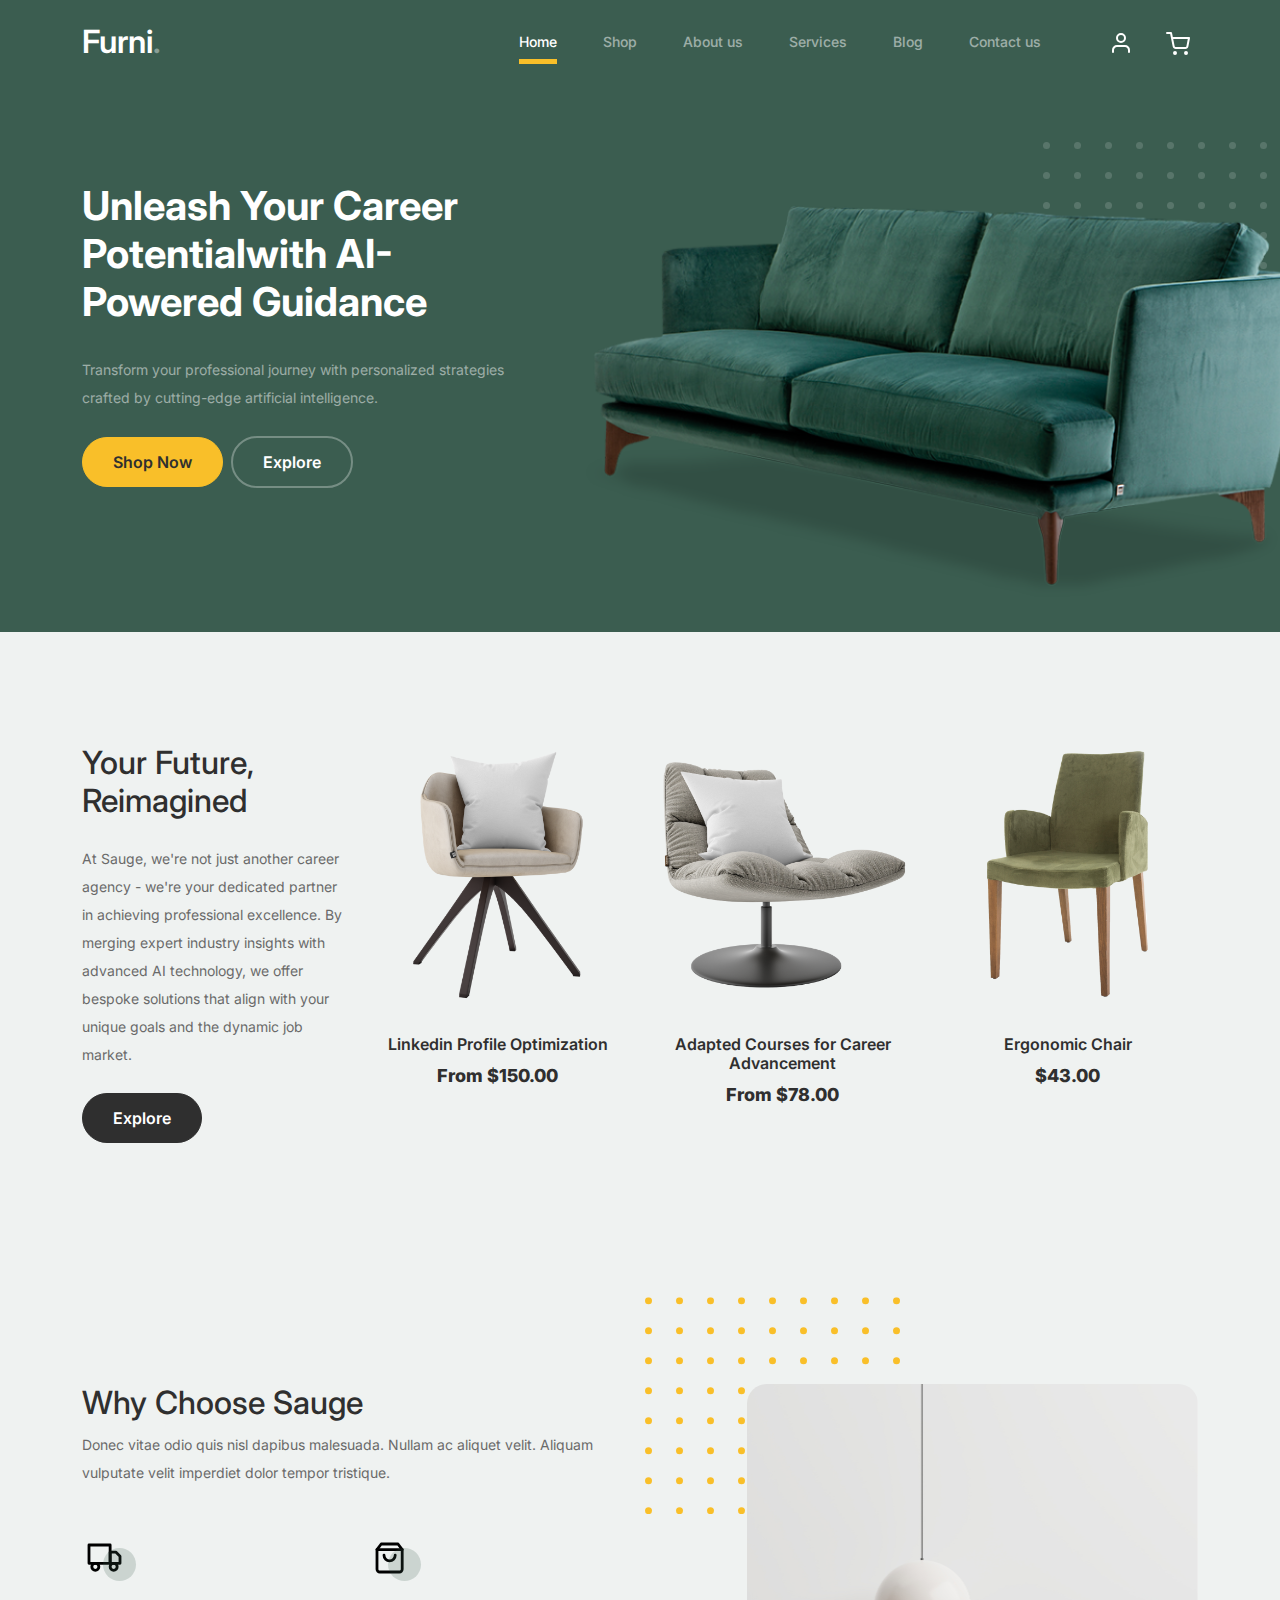
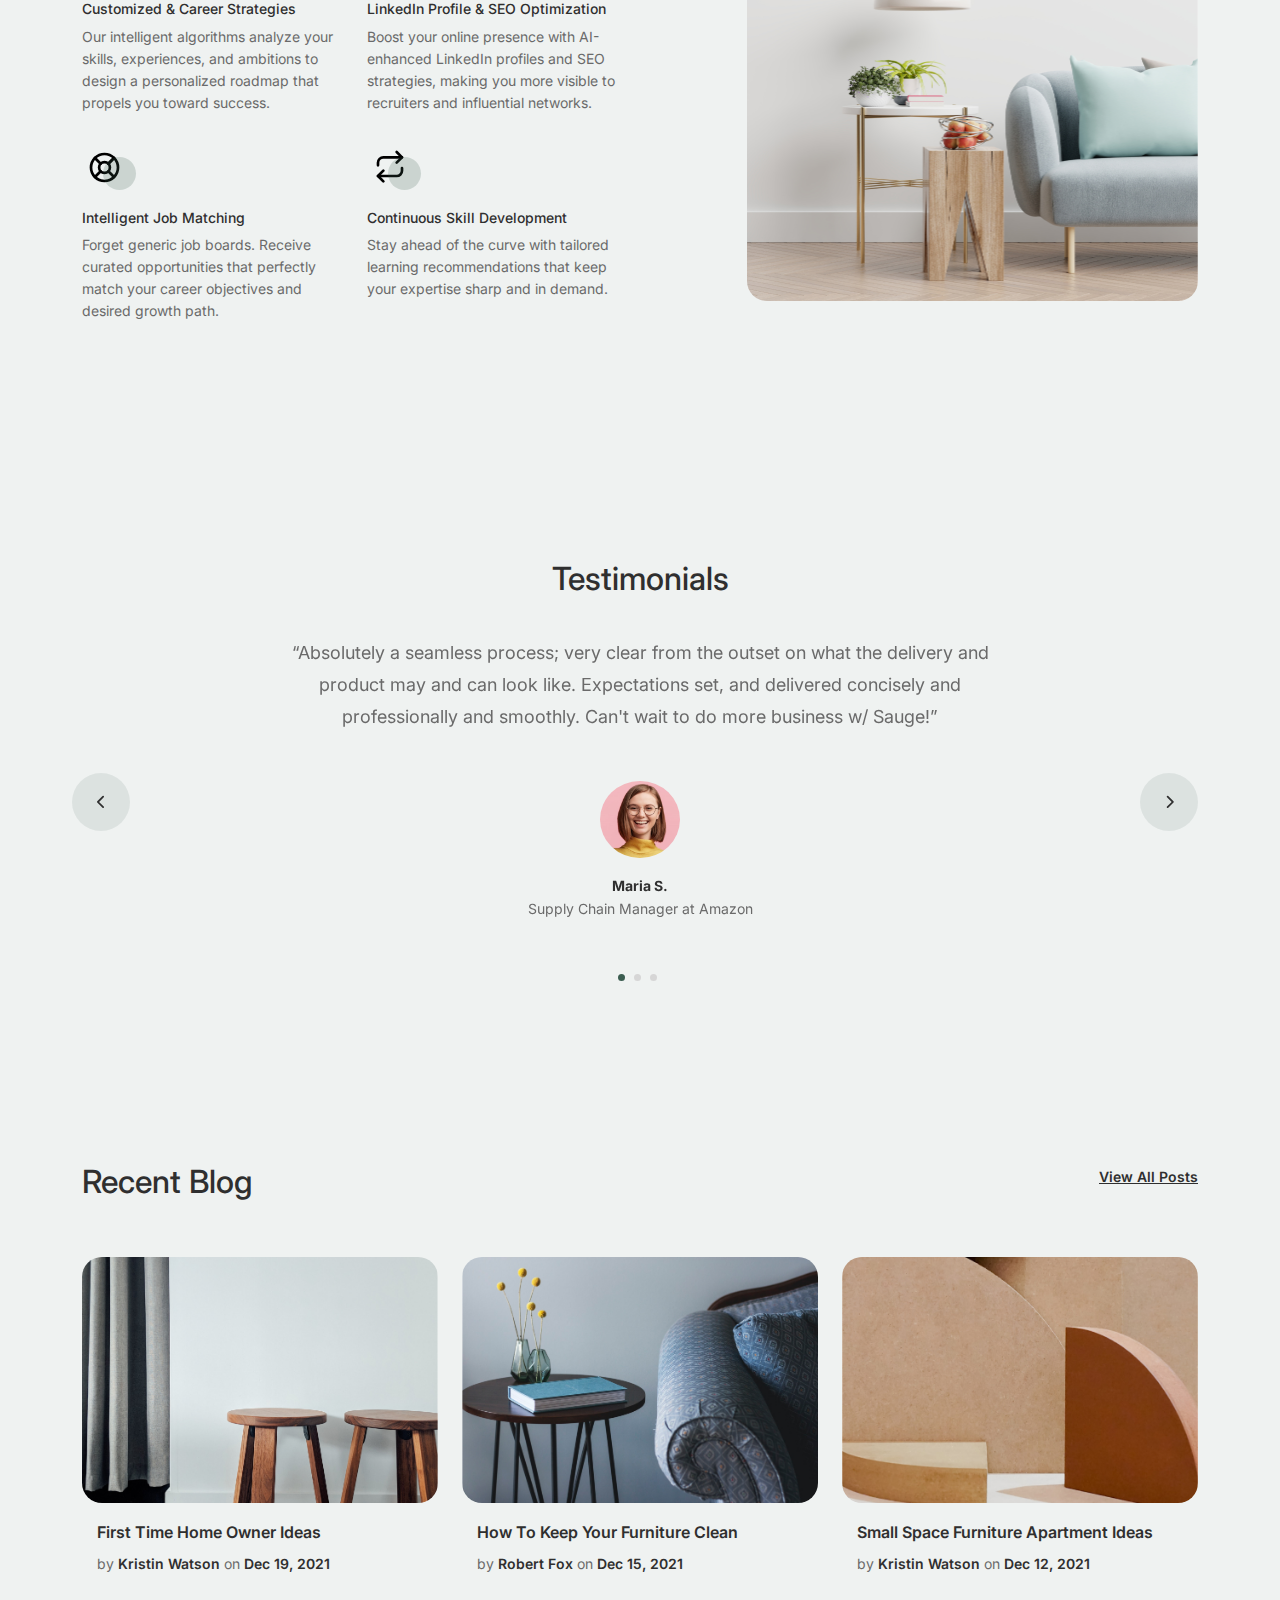
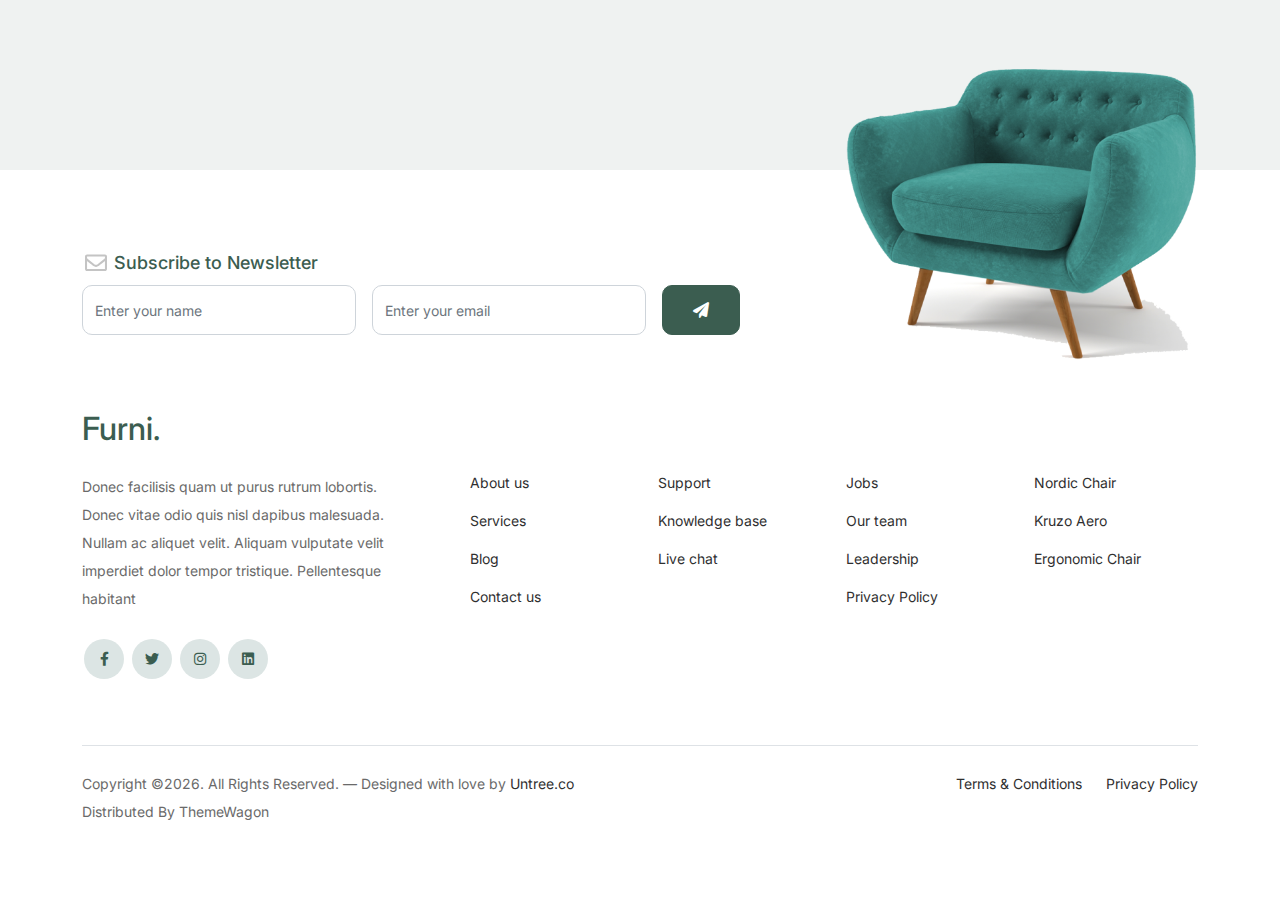
==== index.html @ 05dc1e2d "first cusomization main page" ====
<!-- /*
* Bootstrap 5
* Template Name: Furni
* Template Author: Untree.co
* Template URI: https://untree.co/
* License: https://creativecommons.org/licenses/by/3.0/
*/ -->
<!doctype html>
<html lang="en">
<head>
  <meta charset="utf-8">
  <meta name="viewport" content="width=device-width, initial-scale=1, shrink-to-fit=no">
  <meta name="author" content="Untree.co">
  <link rel="shortcut icon" href="favicon.png">

  <meta name="description" content="" />
  <meta name="keywords" content="bootstrap, bootstrap4" />

		<!-- Bootstrap CSS -->
		<link href="css/bootstrap.min.css" rel="stylesheet">
		<link href="https://cdnjs.cloudflare.com/ajax/libs/font-awesome/6.0.0-beta3/css/all.min.css" rel="stylesheet">
		<link href="css/tiny-slider.css" rel="stylesheet">
		<link href="css/style.css" rel="stylesheet">
		<title>Furni Free Bootstrap 5 Template for Furniture and Interior Design Websites by Untree.co </title>
	</head>

	<body>

		<!-- Start Header/Navigation -->
		<nav class="custom-navbar navbar navbar navbar-expand-md navbar-dark bg-dark" arial-label="Furni navigation bar">

			<div class="container">
				<a class="navbar-brand" href="index.html">Furni<span>.</span></a>

				<button class="navbar-toggler" type="button" data-bs-toggle="collapse" data-bs-target="#navbarsFurni" aria-controls="navbarsFurni" aria-expanded="false" aria-label="Toggle navigation">
					<span class="navbar-toggler-icon"></span>
				</button>

				<div class="collapse navbar-collapse" id="navbarsFurni">
					<ul class="custom-navbar-nav navbar-nav ms-auto mb-2 mb-md-0">
						<li class="nav-item active">
							<a class="nav-link" href="index.html">Home</a>
						</li>
						<li><a class="nav-link" href="shop.html">Shop</a></li>
						<li><a class="nav-link" href="about.html">About us</a></li>
						<li><a class="nav-link" href="services.html">Services</a></li>
						<li><a class="nav-link" href="blog.html">Blog</a></li>
						<li><a class="nav-link" href="contact.html">Contact us</a></li>
					</ul>

					<ul class="custom-navbar-cta navbar-nav mb-2 mb-md-0 ms-5">
						<li><a class="nav-link" href="#"><img src="images/user.svg"></a></li>
						<li><a class="nav-link" href="cart.html"><img src="images/cart.svg"></a></li>
					</ul>
				</div>
			</div>

		</nav>
		<!-- End Header/Navigation -->

		<!-- Start Hero Section -->
			<div class="hero">
				<div class="container">
					<div class="row justify-content-between">
						<div class="col-lg-5">
							<div class="intro-excerpt">
								<h1>Unleash Your Career Potential<span clsas="d-block">with AI-Powered Guidance</span></h1>
								<p class="mb-4">Transform your professional journey with personalized strategies crafted by cutting-edge artificial intelligence.</p>
								<p><a href="" class="btn btn-secondary me-2">Shop Now</a><a href="#" class="btn btn-white-outline">Explore</a></p>
							</div>
						</div>
						<div class="col-lg-7">
							<div class="hero-img-wrap">
								<img src="images/couch.png" class="img-fluid">
							</div>
						</div>
					</div>
				</div>
			</div>
		<!-- End Hero Section -->

		<!-- Start Product Section -->
		<div class="product-section">
			<div class="container">
				<div class="row">

					<!-- Start Column 1 -->
					<div class="col-md-12 col-lg-3 mb-5 mb-lg-0">
						<h2 class="mb-4 section-title">Your Future, Reimagined</h2>
						<p class="mb-4">At Sauge, we're not just another career agency - we're your dedicated partner in achieving professional excellence. By merging expert industry insights with advanced AI technology, we offer bespoke solutions that align with your unique goals and the dynamic job market.</p>
						<p><a href="shop.html" class="btn">Explore</a></p>
					</div>
					<!-- End Column 1 -->

					<!-- Start Column 2 -->
					<div class="col-12 col-md-4 col-lg-3 mb-5 mb-md-0">
						<a class="product-item" href="cart.html">
							<img src="images/product-1.png" class="img-fluid product-thumbnail">
							<h3 class="product-title">Linkedin Profile Optimization</h3>
							<strong class="product-price"> From $150.00</strong>

							<span class="icon-cross">
								<img src="images/cross.svg" class="img-fluid">
							</span>
						</a>
					</div>
					<!-- End Column 2 -->

					<!-- Start Column 3 -->
					<div class="col-12 col-md-4 col-lg-3 mb-5 mb-md-0">
						<a class="product-item" href="cart.html">
							<img src="images/product-2.png" class="img-fluid product-thumbnail">
							<h3 class="product-title">Adapted Courses for Career Advancement</h3>
							<strong class="product-price">From $78.00</strong>

							<span class="icon-cross">
								<img src="images/cross.svg" class="img-fluid">
							</span>
						</a>
					</div>
					<!-- End Column 3 -->

					<!-- Start Column 4 -->
					<div class="col-12 col-md-4 col-lg-3 mb-5 mb-md-0">
						<a class="product-item" href="cart.html">
							<img src="images/product-3.png" class="img-fluid product-thumbnail">
							<h3 class="product-title">Ergonomic Chair</h3>
							<strong class="product-price">$43.00</strong>

							<span class="icon-cross">
								<img src="images/cross.svg" class="img-fluid">
							</span>
						</a>
					</div>
					<!-- End Column 4 -->

				</div>
			</div>
		</div>
		<!-- End Product Section -->

		<!-- Start Why Choose Us Section -->
		<div class="why-choose-section">
			<div class="container">
				<div class="row justify-content-between">
					<div class="col-lg-6">
						<h2 class="section-title">Why Choose Sauge</h2>
						<p>Donec vitae odio quis nisl dapibus malesuada. Nullam ac aliquet velit. Aliquam vulputate velit imperdiet dolor tempor tristique.</p>

						<div class="row my-5">
							<div class="col-6 col-md-6">
								<div class="feature">
									<div class="icon">
										<img src="images/truck.svg" alt="Image" class="imf-fluid">
									</div>
									<h3>Customized &amp; Career Strategies</h3>
									<p>Our intelligent algorithms analyze your skills, experiences, and ambitions to design a personalized roadmap that propels you toward success.</p>
								</div>
							</div>

							<div class="col-6 col-md-6">
								<div class="feature">
									<div class="icon">
										<img src="images/bag.svg" alt="Image" class="imf-fluid">
									</div>
									<h3>LinkedIn Profile & SEO Optimization</h3>
									<p>Boost your online presence with AI-enhanced LinkedIn profiles and SEO strategies, making you more visible to recruiters and influential networks.</p>
								</div>
							</div>

							<div class="col-6 col-md-6">
								<div class="feature">
									<div class="icon">
										<img src="images/support.svg" alt="Image" class="imf-fluid">
									</div>
									<h3>Intelligent Job Matching</h3>
									<p>Forget generic job boards. Receive curated opportunities that perfectly match your career objectives and desired growth path.</p>
								</div>
							</div>

							<div class="col-6 col-md-6">
								<div class="feature">
									<div class="icon">
										<img src="images/return.svg" alt="Image" class="imf-fluid">
									</div>
									<h3>Continuous Skill Development</h3>
									<p>Stay ahead of the curve with tailored learning recommendations that keep your expertise sharp and in demand.</p>
								</div>
							</div>

						</div>
					</div>

					<div class="col-lg-5">
						<div class="img-wrap">
							<img src="images/why-choose-us-img.jpg" alt="Image" class="img-fluid">
						</div>
					</div>

				</div>
			</div>
		</div>
		<!-- End Why Choose Us Section -->

		<!-- Start Testimonial Slider -->
		<div class="testimonial-section">
			<div class="container">
				<div class="row">
					<div class="col-lg-7 mx-auto text-center">
						<h2 class="section-title">Testimonials</h2>
					</div>
				</div>

				<div class="row justify-content-center">
					<div class="col-lg-12">
						<div class="testimonial-slider-wrap text-center">

							<div id="testimonial-nav">
								<span class="prev" data-controls="prev"><span class="fa fa-chevron-left"></span></span>
								<span class="next" data-controls="next"><span class="fa fa-chevron-right"></span></span>
							</div>

							<div class="testimonial-slider">

								<div class="item">
									<div class="row justify-content-center">
										<div class="col-lg-8 mx-auto">

											<div class="testimonial-block text-center">
												<blockquote class="mb-5">
													<p>&ldquo;Absolutely a seamless process; very clear from the outset on what the delivery and product may and can look like. Expectations set, and delivered concisely and professionally and smoothly. Can't wait to do more business w/ Sauge!&rdquo;</p>
												</blockquote>

												<div class="author-info">
													<div class="author-pic">
														<img src="images/person-1.png" alt="Maria Jones" class="img-fluid">
													</div>
													<h3 class="font-weight-bold">Maria S.</h3>
													<span class="position d-block mb-3">Supply Chain Manager at Amazon</span>
												</div>
											</div>

										</div>
									</div>
								</div>
								<!-- END item -->

								<div class="item">
									<div class="row justify-content-center">
										<div class="col-lg-8 mx-auto">

											<div class="testimonial-block text-center">
												<blockquote class="mb-5">
													<p>&ldquo;Before discovering Sauge, I felt lost in the job market. Their AI-driven approach revamped my LinkedIn presence and connected me with opportunities I never thought possible.&rdquo;</p>
												</blockquote>

												<div class="author-info">
													<div class="author-pic">
														<img src="images/person-1.png" alt="Maria Jones" class="img-fluid">
													</div>
													<h3 class="font-weight-bold">David L.</h3>
													<span class="position d-block mb-3">Project Manager at TotalEnergies</span>
												</div>
											</div>

										</div>
									</div>
								</div>
								<!-- END item -->

								<div class="item">
									<div class="row justify-content-center">
										<div class="col-lg-8 mx-auto">

											<div class="testimonial-block text-center">
												<blockquote class="mb-5">
													<p>&ldquo;I worked with Sauge Agency on a linked business page and was thrilled with the results! They were professional, responsive, and delivered high-quality work that perfectly matched my vision. Highly recommend and will definitely hire again!&rdquo;</p>
												</blockquote>

												<div class="author-info">
													<div class="author-pic">
														<img src="images/person-1.png" alt="Maria Jones" class="img-fluid">
													</div>
													<h3 class="font-weight-bold">Vector Jones</h3>
													<span class="position d-block mb-3">CEO, Co-Founder, Jiza.</span>
												</div>
											</div>

										</div>
									</div>
								</div>
								<!-- END item -->

							</div>

						</div>
					</div>
				</div>
			</div>
		</div>
		<!-- End Testimonial Slider -->

		<!-- Start Blog Section -->
		<div class="blog-section">
			<div class="container">
				<div class="row mb-5">
					<div class="col-md-6">
						<h2 class="section-title">Recent Blog</h2>
					</div>
					<div class="col-md-6 text-start text-md-end">
						<a href="#" class="more">View All Posts</a>
					</div>
				</div>

				<div class="row">

					<div class="col-12 col-sm-6 col-md-4 mb-4 mb-md-0">
						<div class="post-entry">
							<a href="#" class="post-thumbnail"><img src="images/post-1.jpg" alt="Image" class="img-fluid"></a>
							<div class="post-content-entry">
								<h3><a href="#">First Time Home Owner Ideas</a></h3>
								<div class="meta">
									<span>by <a href="#">Kristin Watson</a></span> <span>on <a href="#">Dec 19, 2021</a></span>
								</div>
							</div>
						</div>
					</div>

					<div class="col-12 col-sm-6 col-md-4 mb-4 mb-md-0">
						<div class="post-entry">
							<a href="#" class="post-thumbnail"><img src="images/post-2.jpg" alt="Image" class="img-fluid"></a>
							<div class="post-content-entry">
								<h3><a href="#">How To Keep Your Furniture Clean</a></h3>
								<div class="meta">
									<span>by <a href="#">Robert Fox</a></span> <span>on <a href="#">Dec 15, 2021</a></span>
								</div>
							</div>
						</div>
					</div>

					<div class="col-12 col-sm-6 col-md-4 mb-4 mb-md-0">
						<div class="post-entry">
							<a href="#" class="post-thumbnail"><img src="images/post-3.jpg" alt="Image" class="img-fluid"></a>
							<div class="post-content-entry">
								<h3><a href="#">Small Space Furniture Apartment Ideas</a></h3>
								<div class="meta">
									<span>by <a href="#">Kristin Watson</a></span> <span>on <a href="#">Dec 12, 2021</a></span>
								</div>
							</div>
						</div>
					</div>

				</div>
			</div>
		</div>
		<!-- End Blog Section -->

		<!-- Start Footer Section -->
		<footer class="footer-section">
			<div class="container relative">

				<div class="sofa-img">
					<img src="images/sofa.png" alt="Image" class="img-fluid">
				</div>

				<div class="row">
					<div class="col-lg-8">
						<div class="subscription-form">
							<h3 class="d-flex align-items-center"><span class="me-1"><img src="images/envelope-outline.svg" alt="Image" class="img-fluid"></span><span>Subscribe to Newsletter</span></h3>

							<form action="#" class="row g-3">
								<div class="col-auto">
									<input type="text" class="form-control" placeholder="Enter your name">
								</div>
								<div class="col-auto">
									<input type="email" class="form-control" placeholder="Enter your email">
								</div>
								<div class="col-auto">
									<button class="btn btn-primary">
										<span class="fa fa-paper-plane"></span>
									</button>
								</div>
							</form>

						</div>
					</div>
				</div>

				<div class="row g-5 mb-5">
					<div class="col-lg-4">
						<div class="mb-4 footer-logo-wrap"><a href="#" class="footer-logo">Furni<span>.</span></a></div>
						<p class="mb-4">Donec facilisis quam ut purus rutrum lobortis. Donec vitae odio quis nisl dapibus malesuada. Nullam ac aliquet velit. Aliquam vulputate velit imperdiet dolor tempor tristique. Pellentesque habitant</p>

						<ul class="list-unstyled custom-social">
							<li><a href="#"><span class="fa fa-brands fa-facebook-f"></span></a></li>
							<li><a href="#"><span class="fa fa-brands fa-twitter"></span></a></li>
							<li><a href="#"><span class="fa fa-brands fa-instagram"></span></a></li>
							<li><a href="#"><span class="fa fa-brands fa-linkedin"></span></a></li>
						</ul>
					</div>

					<div class="col-lg-8">
						<div class="row links-wrap">
							<div class="col-6 col-sm-6 col-md-3">
								<ul class="list-unstyled">
									<li><a href="#">About us</a></li>
									<li><a href="#">Services</a></li>
									<li><a href="#">Blog</a></li>
									<li><a href="#">Contact us</a></li>
								</ul>
							</div>

							<div class="col-6 col-sm-6 col-md-3">
								<ul class="list-unstyled">
									<li><a href="#">Support</a></li>
									<li><a href="#">Knowledge base</a></li>
									<li><a href="#">Live chat</a></li>
								</ul>
							</div>

							<div class="col-6 col-sm-6 col-md-3">
								<ul class="list-unstyled">
									<li><a href="#">Jobs</a></li>
									<li><a href="#">Our team</a></li>
									<li><a href="#">Leadership</a></li>
									<li><a href="#">Privacy Policy</a></li>
								</ul>
							</div>

							<div class="col-6 col-sm-6 col-md-3">
								<ul class="list-unstyled">
									<li><a href="#">Nordic Chair</a></li>
									<li><a href="#">Kruzo Aero</a></li>
									<li><a href="#">Ergonomic Chair</a></li>
								</ul>
							</div>
						</div>
					</div>

				</div>

				<div class="border-top copyright">
					<div class="row pt-4">
						<div class="col-lg-6">
							<p class="mb-2 text-center text-lg-start">Copyright &copy;<script>document.write(new Date().getFullYear());</script>. All Rights Reserved. &mdash; Designed with love by <a href="https://untree.co">Untree.co</a> Distributed By <a hreff="https://themewagon.com">ThemeWagon</a>  <!-- License information: https://untree.co/license/ -->
            </p>
						</div>

						<div class="col-lg-6 text-center text-lg-end">
							<ul class="list-unstyled d-inline-flex ms-auto">
								<li class="me-4"><a href="#">Terms &amp; Conditions</a></li>
								<li><a href="#">Privacy Policy</a></li>
							</ul>
						</div>

					</div>
				</div>

			</div>
		</footer>
		<!-- End Footer Section -->


		<script src="js/bootstrap.bundle.min.js"></script>
		<script src="js/tiny-slider.js"></script>
		<script src="js/custom.js"></script>
	</body>

</html>
---- css/tiny-slider.css ----
.tns-outer{padding:0 !important}.tns-outer [hidden]{display:none !important}.tns-outer [aria-controls],.tns-outer [data-action]{cursor:pointer}.tns-slider{-webkit-transition:all 0s;-moz-transition:all 0s;transition:all 0s}.tns-slider>.tns-item{-webkit-box-sizing:border-box;-moz-box-sizing:border-box;box-sizing:border-box}.tns-horizontal.tns-subpixel{white-space:nowrap}.tns-horizontal.tns-subpixel>.tns-item{display:inline-block;vertical-align:top;white-space:normal}.tns-horizontal.tns-no-subpixel:after{content:'';display:table;clear:both}.tns-horizontal.tns-no-subpixel>.tns-item{float:left}.tns-horizontal.tns-carousel.tns-no-subpixel>.tns-item{margin-right:-100%}.tns-no-calc{position:relative;left:0}.tns-gallery{position:relative;left:0;min-height:1px}.tns-gallery>.tns-item{position:absolute;left:-100%;-webkit-transition:transform 0s, opacity 0s;-moz-transition:transform 0s, opacity 0s;transition:transform 0s, opacity 0s}.tns-gallery>.tns-slide-active{position:relative;left:auto !important}.tns-gallery>.tns-moving{-webkit-transition:all 0.25s;-moz-transition:all 0.25s;transition:all 0.25s}.tns-autowidth{display:inline-block}.tns-lazy-img{-webkit-transition:opacity 0.6s;-moz-transition:opacity 0.6s;transition:opacity 0.6s;opacity:0.6}.tns-lazy-img.tns-complete{opacity:1}.tns-ah{-webkit-transition:height 0s;-moz-transition:height 0s;transition:height 0s}.tns-ovh{overflow:hidden}.tns-visually-hidden{position:absolute;left:-10000em}.tns-transparent{opacity:0;visibility:hidden}.tns-fadeIn{opacity:1;filter:alpha(opacity=100);z-index:0}.tns-normal,.tns-fadeOut{opacity:0;filter:alpha(opacity=0);z-index:-1}.tns-vpfix{white-space:nowrap}.tns-vpfix>div,.tns-vpfix>li{display:inline-block}.tns-t-subp2{margin:0 auto;width:310px;position:relative;height:10px;overflow:hidden}.tns-t-ct{width:2333.3333333%;width:-webkit-calc(100% * 70 / 3);width:-moz-calc(100% * 70 / 3);width:calc(100% * 70 / 3);position:absolute;right:0}.tns-t-ct:after{content:'';display:table;clear:both}.tns-t-ct>div{width:1.4285714%;width:-webkit-calc(100% / 70);width:-moz-calc(100% / 70);width:calc(100% / 70);height:10px;float:left}

/*# sourceMappingURL=sourcemaps/tiny-slider.css.map */
---- css/style.css ----
/*
* Template Name: UntreeStore
* Template Author: Untree.co
* Author URI: https://untree.co/
* License: https://creativecommons.org/licenses/by/3.0/
*/
@import url("https://fonts.googleapis.com/css2?family=Inter:wght@400;500;600;700;800&display=swap");
body {
  overflow-x: hidden;
  position: relative; }

body {
  font-family: "Inter", sans-serif;
  font-weight: 400;
  line-height: 28px;
  color: #6a6a6a;
  font-size: 14px;
  background-color: #eff2f1; }

a {
  text-decoration: none;
  -webkit-transition: .3s all ease;
  -o-transition: .3s all ease;
  transition: .3s all ease;
  color: #2f2f2f;
  text-decoration: underline; }
  a:hover {
    color: #2f2f2f;
    text-decoration: none; }
  a.more {
    font-weight: 600; }

.custom-navbar {
  background: #3b5d50 !important;
  padding-top: 20px;
  padding-bottom: 20px; }
  .custom-navbar .navbar-brand {
    font-size: 32px;
    font-weight: 600; }
    .custom-navbar .navbar-brand > span {
      opacity: .4; }
  .custom-navbar .navbar-toggler {
    border-color: transparent; }
    .custom-navbar .navbar-toggler:active, .custom-navbar .navbar-toggler:focus {
      -webkit-box-shadow: none;
      box-shadow: none;
      outline: none; }
  @media (min-width: 992px) {
    .custom-navbar .custom-navbar-nav li {
      margin-left: 15px;
      margin-right: 15px; } }
  .custom-navbar .custom-navbar-nav li a {
    font-weight: 500;
    color: #ffffff !important;
    opacity: .5;
    -webkit-transition: .3s all ease;
    -o-transition: .3s all ease;
    transition: .3s all ease;
    position: relative; }
    @media (min-width: 768px) {
      .custom-navbar .custom-navbar-nav li a:before {
        content: "";
        position: absolute;
        bottom: 0;
        left: 8px;
        right: 8px;
        background: #f9bf29;
        height: 5px;
        opacity: 1;
        visibility: visible;
        width: 0;
        -webkit-transition: .15s all ease-out;
        -o-transition: .15s all ease-out;
        transition: .15s all ease-out; } }
    .custom-navbar .custom-navbar-nav li a:hover {
      opacity: 1; }
      .custom-navbar .custom-navbar-nav li a:hover:before {
        width: calc(100% - 16px); }
  .custom-navbar .custom-navbar-nav li.active a {
    opacity: 1; }
    .custom-navbar .custom-navbar-nav li.active a:before {
      width: calc(100% - 16px); }
  .custom-navbar .custom-navbar-cta {
    margin-left: 0 !important;
    -webkit-box-orient: horizontal;
    -webkit-box-direction: normal;
    -ms-flex-direction: row;
    flex-direction: row; }
    @media (min-width: 768px) {
      .custom-navbar .custom-navbar-cta {
        margin-left: 40px !important; } }
    .custom-navbar .custom-navbar-cta li {
      margin-left: 0px;
      margin-right: 0px; }
      .custom-navbar .custom-navbar-cta li:first-child {
        margin-right: 20px; }

.hero {
  background: #3b5d50;
  padding: calc(4rem - 30px) 0 0rem 0; }
  @media (min-width: 768px) {
    .hero {
      padding: calc(4rem - 30px) 0 4rem 0; } }
  @media (min-width: 992px) {
    .hero {
      padding: calc(8rem - 30px) 0 8rem 0; } }
  .hero .intro-excerpt {
    position: relative;
    z-index: 4; }
    @media (min-width: 992px) {
      .hero .intro-excerpt {
        max-width: 450px; } }
  .hero h1 {
    font-weight: 700;
    color: #ffffff;
    margin-bottom: 30px; }
    @media (min-width: 1400px) {
      .hero h1 {
        font-size: 54px; } }
  .hero p {
    color: rgba(255, 255, 255, 0.5);
    margin-botom: 30px; }
  .hero .hero-img-wrap {
    position: relative; }
    .hero .hero-img-wrap img {
      position: relative;
      top: 0px;
      right: 0px;
      z-index: 2;
      max-width: 780px;
      left: -20px; }
      @media (min-width: 768px) {
        .hero .hero-img-wrap img {
          right: 0px;
          left: -100px; } }
      @media (min-width: 992px) {
        .hero .hero-img-wrap img {
          left: 0px;
          top: -80px;
          position: absolute;
          right: -50px; } }
      @media (min-width: 1200px) {
        .hero .hero-img-wrap img {
          left: 0px;
          top: -80px;
          right: -100px; } }
    .hero .hero-img-wrap:after {
      content: "";
      position: absolute;
      width: 255px;
      height: 217px;
      background-image: url("../images/dots-light.svg");
      background-size: contain;
      background-repeat: no-repeat;
      right: -100px;
      top: -0px; }
      @media (min-width: 1200px) {
        .hero .hero-img-wrap:after {
          top: -40px; } }

.btn {
  font-weight: 600;
  padding: 12px 30px;
  border-radius: 30px;
  color: #ffffff;
  background: #2f2f2f;
  border-color: #2f2f2f; }
  .btn:hover {
    color: #ffffff;
    background: #222222;
    border-color: #222222; }
  .btn:active, .btn:focus {
    outline: none !important;
    -webkit-box-shadow: none;
    box-shadow: none; }
  .btn.btn-primary {
    background: #3b5d50;
    border-color: #3b5d50; }
    .btn.btn-primary:hover {
      background: #314d43;
      border-color: #314d43; }
  .btn.btn-secondary {
    color: #2f2f2f;
    background: #f9bf29;
    border-color: #f9bf29; }
    .btn.btn-secondary:hover {
      background: #f8b810;
      border-color: #f8b810; }
  .btn.btn-white-outline {
    background: transparent;
    border-width: 2px;
    border-color: rgba(255, 255, 255, 0.3); }
    .btn.btn-white-outline:hover {
      border-color: white;
      color: #ffffff; }

.section-title {
  color: #2f2f2f; }

.product-section {
  padding: 7rem 0; }
  .product-section .product-item {
    text-align: center;
    text-decoration: none;
    display: block;
    position: relative;
    padding-bottom: 50px;
    cursor: pointer; }
    .product-section .product-item .product-thumbnail {
      margin-bottom: 30px;
      position: relative;
      top: 0;
      -webkit-transition: .3s all ease;
      -o-transition: .3s all ease;
      transition: .3s all ease; }
    .product-section .product-item h3 {
      font-weight: 600;
      font-size: 16px; }
    .product-section .product-item strong {
      font-weight: 800 !important;
      font-size: 18px !important; }
    .product-section .product-item h3, .product-section .product-item strong {
      color: #2f2f2f;
      text-decoration: none; }
    .product-section .product-item .icon-cross {
      position: absolute;
      width: 35px;
      height: 35px;
      display: inline-block;
      background: #2f2f2f;
      bottom: 15px;
      left: 50%;
      -webkit-transform: translateX(-50%);
      -ms-transform: translateX(-50%);
      transform: translateX(-50%);
      margin-bottom: -17.5px;
      border-radius: 50%;
      opacity: 0;
      visibility: hidden;
      -webkit-transition: .3s all ease;
      -o-transition: .3s all ease;
      transition: .3s all ease; }
      .product-section .product-item .icon-cross img {
        position: absolute;
        left: 50%;
        top: 50%;
        -webkit-transform: translate(-50%, -50%);
        -ms-transform: translate(-50%, -50%);
        transform: translate(-50%, -50%); }
    .product-section .product-item:before {
      bottom: 0;
      left: 0;
      right: 0;
      position: absolute;
      content: "";
      background: #dce5e4;
      height: 0%;
      z-index: -1;
      border-radius: 10px;
      -webkit-transition: .3s all ease;
      -o-transition: .3s all ease;
      transition: .3s all ease; }
    .product-section .product-item:hover .product-thumbnail {
      top: -25px; }
    .product-section .product-item:hover .icon-cross {
      bottom: 0;
      opacity: 1;
      visibility: visible; }
    .product-section .product-item:hover:before {
      height: 70%; }

.why-choose-section {
  padding: 7rem 0; }
  .why-choose-section .img-wrap {
    position: relative; }
    .why-choose-section .img-wrap:before {
      position: absolute;
      content: "";
      width: 255px;
      height: 217px;
      background-image: url("../images/dots-yellow.svg");
      background-repeat: no-repeat;
      background-size: contain;
      -webkit-transform: translate(-40%, -40%);
      -ms-transform: translate(-40%, -40%);
      transform: translate(-40%, -40%);
      z-index: -1; }
    .why-choose-section .img-wrap img {
      border-radius: 20px; }

.feature {
  margin-bottom: 30px; }
  .feature .icon {
    display: inline-block;
    position: relative;
    margin-bottom: 20px; }
    .feature .icon:before {
      content: "";
      width: 33px;
      height: 33px;
      position: absolute;
      background: rgba(59, 93, 80, 0.2);
      border-radius: 50%;
      right: -8px;
      bottom: 0; }
  .feature h3 {
    font-size: 14px;
    color: #2f2f2f; }
  .feature p {
    font-size: 14px;
    line-height: 22px;
    color: #6a6a6a; }

.we-help-section {
  padding: 7rem 0; }
  .we-help-section .imgs-grid {
    display: -ms-grid;
    display: grid;
    -ms-grid-columns: (1fr)[27];
    grid-template-columns: repeat(27, 1fr);
    position: relative; }
    .we-help-section .imgs-grid:before {
      position: absolute;
      content: "";
      width: 255px;
      height: 217px;
      background-image: url("../images/dots-green.svg");
      background-size: contain;
      background-repeat: no-repeat;
      -webkit-transform: translate(-40%, -40%);
      -ms-transform: translate(-40%, -40%);
      transform: translate(-40%, -40%);
      z-index: -1; }
    .we-help-section .imgs-grid .grid {
      position: relative; }
      .we-help-section .imgs-grid .grid img {
        border-radius: 20px;
        max-width: 100%; }
      .we-help-section .imgs-grid .grid.grid-1 {
        -ms-grid-column: 1;
        -ms-grid-column-span: 18;
        grid-column: 1 / span 18;
        -ms-grid-row: 1;
        -ms-grid-row-span: 27;
        grid-row: 1 / span 27; }
      .we-help-section .imgs-grid .grid.grid-2 {
        -ms-grid-column: 19;
        -ms-grid-column-span: 27;
        grid-column: 19 / span 27;
        -ms-grid-row: 1;
        -ms-grid-row-span: 5;
        grid-row: 1 / span 5;
        padding-left: 20px; }
      .we-help-section .imgs-grid .grid.grid-3 {
        -ms-grid-column: 14;
        -ms-grid-column-span: 16;
        grid-column: 14 / span 16;
        -ms-grid-row: 6;
        -ms-grid-row-span: 27;
        grid-row: 6 / span 27;
        padding-top: 20px; }

.custom-list {
  width: 100%; }
  .custom-list li {
    display: inline-block;
    width: calc(50% - 20px);
    margin-bottom: 12px;
    line-height: 1.5;
    position: relative;
    padding-left: 20px; }
    .custom-list li:before {
      content: "";
      width: 8px;
      height: 8px;
      border-radius: 50%;
      border: 2px solid #3b5d50;
      position: absolute;
      left: 0;
      top: 8px; }

.popular-product {
  padding: 0 0 7rem 0; }
  .popular-product .product-item-sm h3 {
    font-size: 14px;
    font-weight: 700;
    color: #2f2f2f; }
  .popular-product .product-item-sm a {
    text-decoration: none;
    color: #2f2f2f;
    -webkit-transition: .3s all ease;
    -o-transition: .3s all ease;
    transition: .3s all ease; }
    .popular-product .product-item-sm a:hover {
      color: rgba(47, 47, 47, 0.5); }
  .popular-product .product-item-sm p {
    line-height: 1.4;
    margin-bottom: 10px;
    font-size: 14px; }
  .popular-product .product-item-sm .thumbnail {
    margin-right: 10px;
    -webkit-box-flex: 0;
    -ms-flex: 0 0 120px;
    flex: 0 0 120px;
    position: relative; }
    .popular-product .product-item-sm .thumbnail:before {
      content: "";
      position: absolute;
      border-radius: 20px;
      background: #dce5e4;
      width: 98px;
      height: 98px;
      top: 50%;
      left: 50%;
      -webkit-transform: translate(-50%, -50%);
      -ms-transform: translate(-50%, -50%);
      transform: translate(-50%, -50%);
      z-index: -1; }

.testimonial-section {
  padding: 3rem 0 7rem 0; }

.testimonial-slider-wrap {
  position: relative; }
  .testimonial-slider-wrap .tns-inner {
    padding-top: 30px; }
  .testimonial-slider-wrap .item .testimonial-block blockquote {
    font-size: 16px; }
    @media (min-width: 768px) {
      .testimonial-slider-wrap .item .testimonial-block blockquote {
        line-height: 32px;
        font-size: 18px; } }
  .testimonial-slider-wrap .item .testimonial-block .author-info .author-pic {
    margin-bottom: 20px; }
    .testimonial-slider-wrap .item .testimonial-block .author-info .author-pic img {
      max-width: 80px;
      border-radius: 50%; }
  .testimonial-slider-wrap .item .testimonial-block .author-info h3 {
    font-size: 14px;
    font-weight: 700;
    color: #2f2f2f;
    margin-bottom: 0; }
  .testimonial-slider-wrap #testimonial-nav {
    position: absolute;
    top: 50%;
    z-index: 99;
    width: 100%;
    display: none; }
    @media (min-width: 768px) {
      .testimonial-slider-wrap #testimonial-nav {
        display: block; } }
    .testimonial-slider-wrap #testimonial-nav > span {
      cursor: pointer;
      position: absolute;
      width: 58px;
      height: 58px;
      line-height: 58px;
      border-radius: 50%;
      background: rgba(59, 93, 80, 0.1);
      color: #2f2f2f;
      -webkit-transition: .3s all ease;
      -o-transition: .3s all ease;
      transition: .3s all ease; }
      .testimonial-slider-wrap #testimonial-nav > span:hover {
        background: #3b5d50;
        color: #ffffff; }
    .testimonial-slider-wrap #testimonial-nav .prev {
      left: -10px; }
    .testimonial-slider-wrap #testimonial-nav .next {
      right: 0; }
  .testimonial-slider-wrap .tns-nav {
    position: absolute;
    bottom: -50px;
    left: 50%;
    -webkit-transform: translateX(-50%);
    -ms-transform: translateX(-50%);
    transform: translateX(-50%); }
    .testimonial-slider-wrap .tns-nav button {
      background: none;
      border: none;
      display: inline-block;
      position: relative;
      width: 0 !important;
      height: 7px !important;
      margin: 2px; }
      .testimonial-slider-wrap .tns-nav button:active, .testimonial-slider-wrap .tns-nav button:focus, .testimonial-slider-wrap .tns-nav button:hover {
        outline: none;
        -webkit-box-shadow: none;
        box-shadow: none;
        background: none; }
      .testimonial-slider-wrap .tns-nav button:before {
        display: block;
        width: 7px;
        height: 7px;
        left: 0;
        top: 0;
        position: absolute;
        content: "";
        border-radius: 50%;
        -webkit-transition: .3s all ease;
        -o-transition: .3s all ease;
        transition: .3s all ease;
        background-color: #d6d6d6; }
      .testimonial-slider-wrap .tns-nav button:hover:before, .testimonial-slider-wrap .tns-nav button.tns-nav-active:before {
        background-color: #3b5d50; }

.before-footer-section {
  padding: 7rem 0 12rem 0 !important; }

.blog-section {
  padding: 7rem 0 12rem 0; }
  .blog-section .post-entry a {
    text-decoration: none; }
  .blog-section .post-entry .post-thumbnail {
    display: block;
    margin-bottom: 20px; }
    .blog-section .post-entry .post-thumbnail img {
      border-radius: 20px;
      -webkit-transition: .3s all ease;
      -o-transition: .3s all ease;
      transition: .3s all ease; }
  .blog-section .post-entry .post-content-entry {
    padding-left: 15px;
    padding-right: 15px; }
    .blog-section .post-entry .post-content-entry h3 {
      font-size: 16px;
      margin-bottom: 0;
      font-weight: 600;
      margin-bottom: 7px; }
    .blog-section .post-entry .post-content-entry .meta {
      font-size: 14px; }
      .blog-section .post-entry .post-content-entry .meta a {
        font-weight: 600; }
  .blog-section .post-entry:hover .post-thumbnail img, .blog-section .post-entry:focus .post-thumbnail img {
    opacity: .7; }

.footer-section {
  padding: 80px 0;
  background: #ffffff; }
  .footer-section .relative {
    position: relative; }
  .footer-section a {
    text-decoration: none;
    color: #2f2f2f;
    -webkit-transition: .3s all ease;
    -o-transition: .3s all ease;
    transition: .3s all ease; }
    .footer-section a:hover {
      color: rgba(47, 47, 47, 0.5); }
  .footer-section .subscription-form {
    margin-bottom: 40px;
    position: relative;
    z-index: 2;
    margin-top: 100px; }
    @media (min-width: 992px) {
      .footer-section .subscription-form {
        margin-top: 0px;
        margin-bottom: 80px; } }
    .footer-section .subscription-form h3 {
      font-size: 18px;
      font-weight: 500;
      color: #3b5d50; }
    .footer-section .subscription-form .form-control {
      height: 50px;
      border-radius: 10px;
      font-family: "Inter", sans-serif; }
      .footer-section .subscription-form .form-control:active, .footer-section .subscription-form .form-control:focus {
        outline: none;
        -webkit-box-shadow: none;
        box-shadow: none;
        border-color: #3b5d50;
        -webkit-box-shadow: 0 1px 4px 0 rgba(0, 0, 0, 0.2);
        box-shadow: 0 1px 4px 0 rgba(0, 0, 0, 0.2); }
      .footer-section .subscription-form .form-control::-webkit-input-placeholder {
        font-size: 14px; }
      .footer-section .subscription-form .form-control::-moz-placeholder {
        font-size: 14px; }
      .footer-section .subscription-form .form-control:-ms-input-placeholder {
        font-size: 14px; }
      .footer-section .subscription-form .form-control:-moz-placeholder {
        font-size: 14px; }
    .footer-section .subscription-form .btn {
      border-radius: 10px !important; }
  .footer-section .sofa-img {
    position: absolute;
    top: -200px;
    z-index: 1;
    right: 0; }
    .footer-section .sofa-img img {
      max-width: 380px; }
  .footer-section .links-wrap {
    margin-top: 0px; }
    @media (min-width: 992px) {
      .footer-section .links-wrap {
        margin-top: 54px; } }
    .footer-section .links-wrap ul li {
      margin-bottom: 10px; }
  .footer-section .footer-logo-wrap .footer-logo {
    font-size: 32px;
    font-weight: 500;
    text-decoration: none;
    color: #3b5d50; }
  .footer-section .custom-social li {
    margin: 2px;
    display: inline-block; }
    .footer-section .custom-social li a {
      width: 40px;
      height: 40px;
      text-align: center;
      line-height: 40px;
      display: inline-block;
      background: #dce5e4;
      color: #3b5d50;
      border-radius: 50%; }
      .footer-section .custom-social li a:hover {
        background: #3b5d50;
        color: #ffffff; }
  .footer-section .border-top {
    border-color: #dce5e4; }
    .footer-section .border-top.copyright {
      font-size: 14px !important; }

.untree_co-section {
  padding: 7rem 0; }

.form-control {
  height: 50px;
  border-radius: 10px;
  font-family: "Inter", sans-serif; }
  .form-control:active, .form-control:focus {
    outline: none;
    -webkit-box-shadow: none;
    box-shadow: none;
    border-color: #3b5d50;
    -webkit-box-shadow: 0 1px 4px 0 rgba(0, 0, 0, 0.2);
    box-shadow: 0 1px 4px 0 rgba(0, 0, 0, 0.2); }
  .form-control::-webkit-input-placeholder {
    font-size: 14px; }
  .form-control::-moz-placeholder {
    font-size: 14px; }
  .form-control:-ms-input-placeholder {
    font-size: 14px; }
  .form-control:-moz-placeholder {
    font-size: 14px; }

.service {
  line-height: 1.5; }
  .service .service-icon {
    border-radius: 10px;
    -webkit-box-flex: 0;
    -ms-flex: 0 0 50px;
    flex: 0 0 50px;
    height: 50px;
    line-height: 50px;
    text-align: center;
    background: #3b5d50;
    margin-right: 20px;
    color: #ffffff; }

textarea {
  height: auto !important; }

.site-blocks-table {
  overflow: auto; }
  .site-blocks-table .product-thumbnail {
    width: 200px; }
  .site-blocks-table .btn {
    padding: 2px 10px; }
  .site-blocks-table thead th {
    padding: 30px;
    text-align: center;
    border-width: 0px !important;
    vertical-align: middle;
    color: rgba(0, 0, 0, 0.8);
    font-size: 18px; }
  .site-blocks-table td {
    padding: 20px;
    text-align: center;
    vertical-align: middle;
    color: rgba(0, 0, 0, 0.8); }
  .site-blocks-table tbody tr:first-child td {
    border-top: 1px solid #3b5d50 !important; }
  .site-blocks-table .btn {
    background: none !important;
    color: #000000;
    border: none;
    height: auto !important; }

.site-block-order-table th {
  border-top: none !important;
  border-bottom-width: 1px !important; }

.site-block-order-table td, .site-block-order-table th {
  color: #000000; }

.couponcode-wrap input {
  border-radius: 10px !important; }

.text-primary {
  color: #3b5d50 !important; }

.thankyou-icon {
  position: relative;
  color: #3b5d50; }
  .thankyou-icon:before {
    position: absolute;
    content: "";
    width: 50px;
    height: 50px;
    border-radius: 50%;
    background: rgba(59, 93, 80, 0.2); }
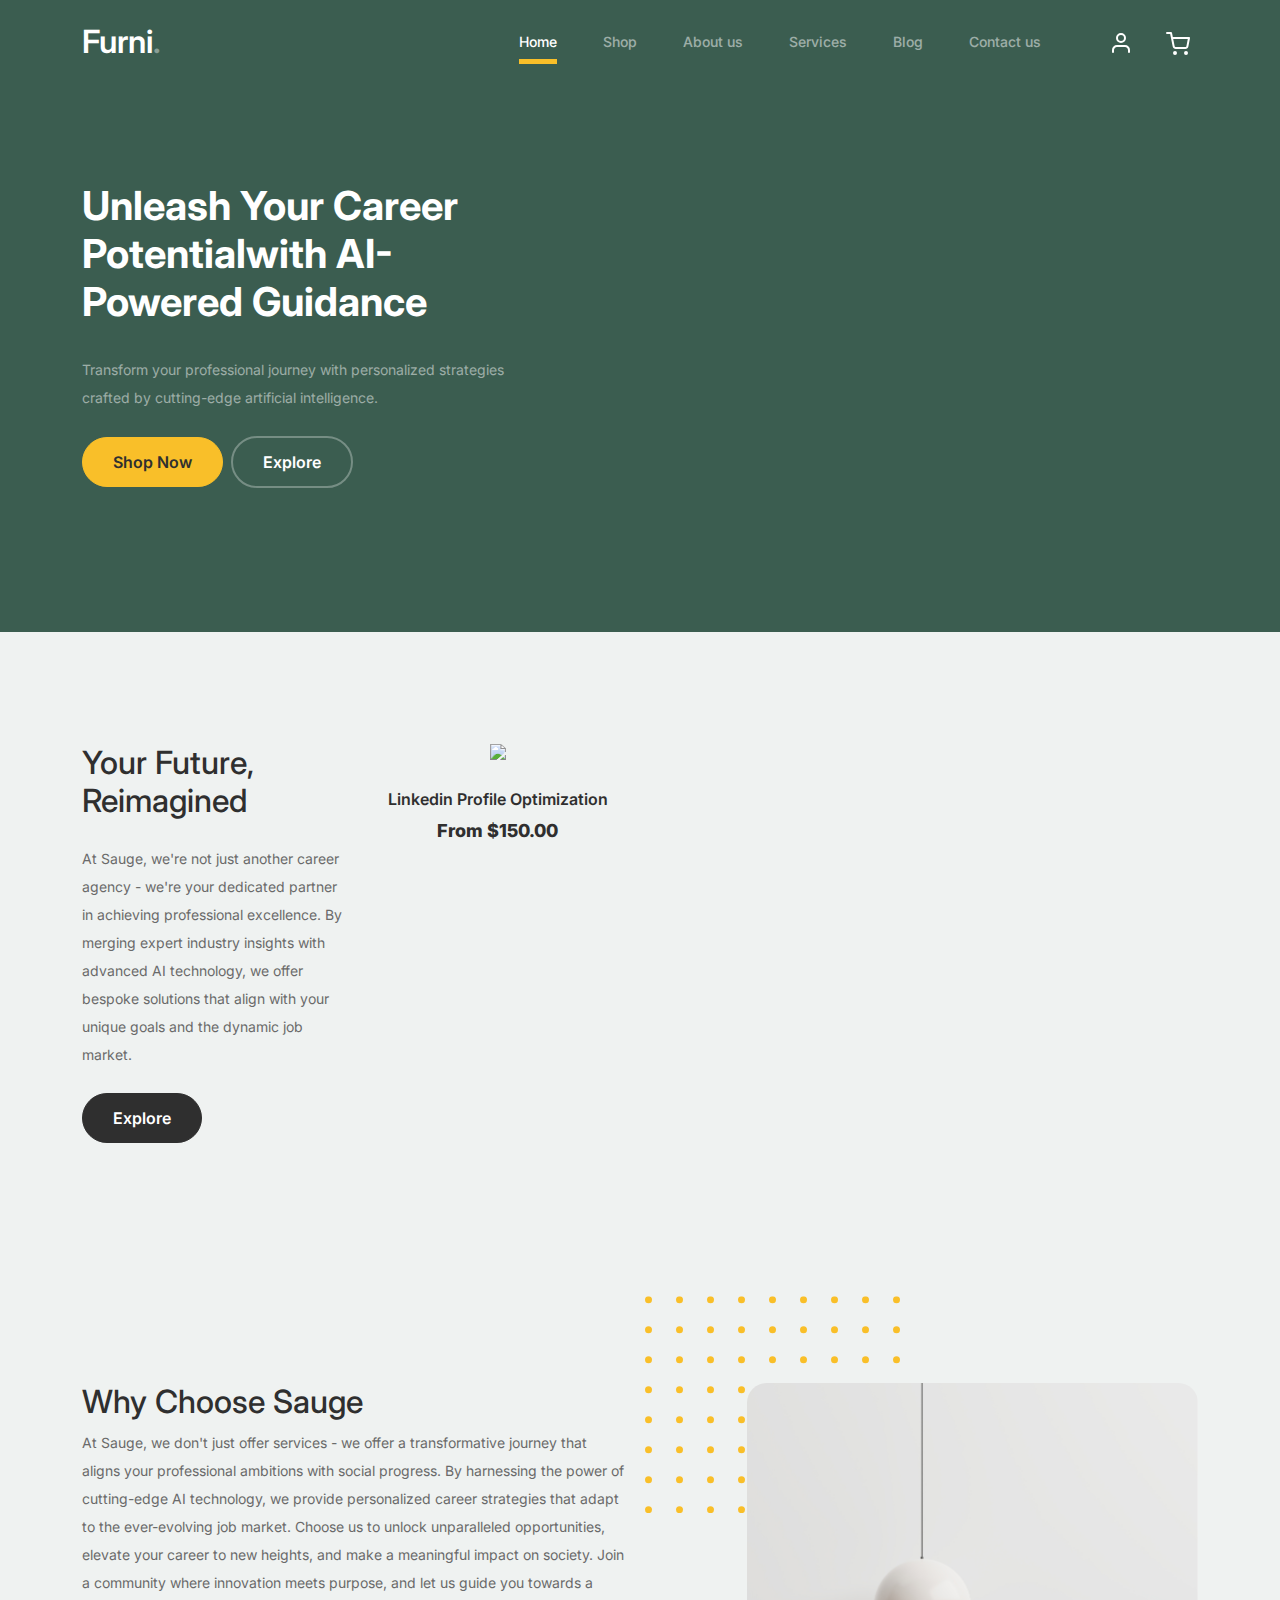
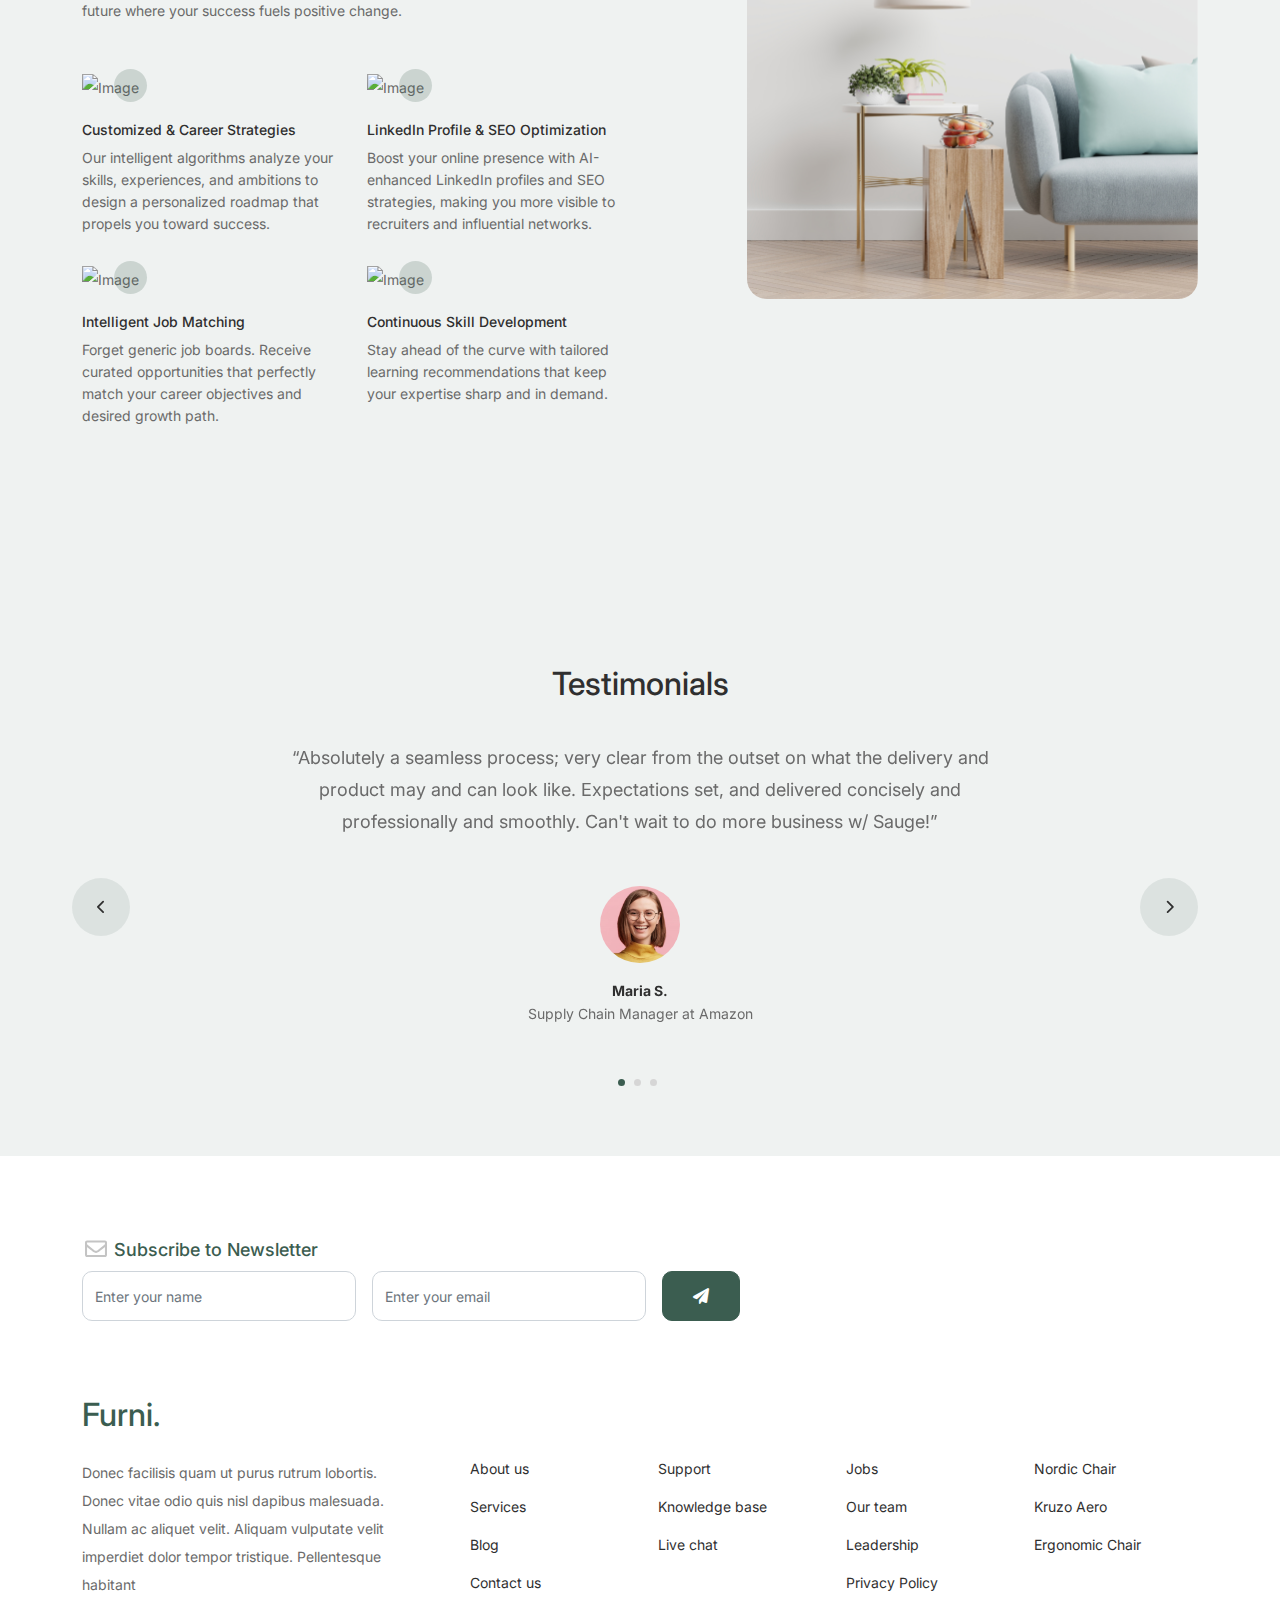
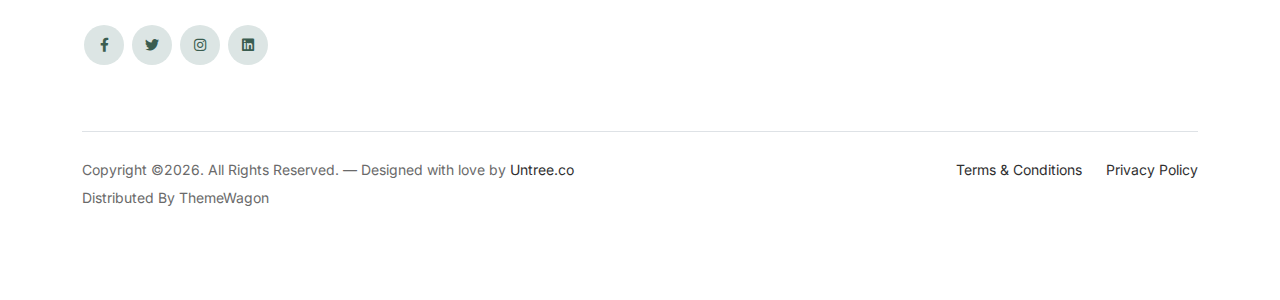
==== commit 369f9e1f: "first cusomization main page remove unnecessary sections optimize site" ====
--- a/index.html
+++ b/index.html
@@ -69,11 +69,11 @@
 								<p><a href="" class="btn btn-secondary me-2">Shop Now</a><a href="#" class="btn btn-white-outline">Explore</a></p>
 							</div>
 						</div>
-						<div class="col-lg-7">
-							<div class="hero-img-wrap">
-								<img src="images/couch.png" class="img-fluid">
-							</div>
-						</div>
+<!--						<div class="col-lg-7">-->
+<!--							<div class="hero-img-wrap">-->
+<!--								<img src="images/couch.png" class="img-fluid">-->
+<!--							</div>-->
+<!--						</div>-->
 					</div>
 				</div>
 			</div>
@@ -95,7 +95,7 @@
 					<!-- Start Column 2 -->
 					<div class="col-12 col-md-4 col-lg-3 mb-5 mb-md-0">
 						<a class="product-item" href="cart.html">
-							<img src="images/product-1.png" class="img-fluid product-thumbnail">
+							<img src="images/poster_seo_optimization.png" class="img-fluid product-thumbnail">
 							<h3 class="product-title">Linkedin Profile Optimization</h3>
 							<strong class="product-price"> From $150.00</strong>
 
@@ -107,31 +107,31 @@
 					<!-- End Column 2 -->
 
 					<!-- Start Column 3 -->
-					<div class="col-12 col-md-4 col-lg-3 mb-5 mb-md-0">
-						<a class="product-item" href="cart.html">
-							<img src="images/product-2.png" class="img-fluid product-thumbnail">
-							<h3 class="product-title">Adapted Courses for Career Advancement</h3>
-							<strong class="product-price">From $78.00</strong>
-
-							<span class="icon-cross">
-								<img src="images/cross.svg" class="img-fluid">
-							</span>
-						</a>
-					</div>
-					<!-- End Column 3 -->
-
-					<!-- Start Column 4 -->
-					<div class="col-12 col-md-4 col-lg-3 mb-5 mb-md-0">
-						<a class="product-item" href="cart.html">
-							<img src="images/product-3.png" class="img-fluid product-thumbnail">
-							<h3 class="product-title">Ergonomic Chair</h3>
-							<strong class="product-price">$43.00</strong>
-
-							<span class="icon-cross">
-								<img src="images/cross.svg" class="img-fluid">
-							</span>
-						</a>
-					</div>
+<!--					<div class="col-12 col-md-4 col-lg-3 mb-5 mb-md-0">-->
+<!--						<a class="product-item" href="cart.html">-->
+<!--							<img src="images/product-2.png" class="img-fluid product-thumbnail">-->
+<!--							<h3 class="product-title">Adapted Courses for Career Advancement</h3>-->
+<!--							<strong class="product-price">From $78.00</strong>-->
+
+<!--							<span class="icon-cross">-->
+<!--								<img src="images/cross.svg" class="img-fluid">-->
+<!--							</span>-->
+<!--						</a>-->
+<!--					</div>-->
+<!--					&lt;!&ndash; End Column 3 &ndash;&gt;-->
+
+<!--					&lt;!&ndash; Start Column 4 &ndash;&gt;-->
+<!--					<div class="col-12 col-md-4 col-lg-3 mb-5 mb-md-0">-->
+<!--						<a class="product-item" href="cart.html">-->
+<!--							<img src="images/product-3.png" class="img-fluid product-thumbnail">-->
+<!--							<h3 class="product-title">Ergonomic Chair</h3>-->
+<!--							<strong class="product-price">$43.00</strong>-->
+
+<!--							<span class="icon-cross">-->
+<!--								<img src="images/cross.svg" class="img-fluid">-->
+<!--							</span>-->
+<!--						</a>-->
+<!--					</div>-->
 					<!-- End Column 4 -->
 
 				</div>
@@ -145,13 +145,13 @@
 				<div class="row justify-content-between">
 					<div class="col-lg-6">
 						<h2 class="section-title">Why Choose Sauge</h2>
-						<p>Donec vitae odio quis nisl dapibus malesuada. Nullam ac aliquet velit. Aliquam vulputate velit imperdiet dolor tempor tristique.</p>
+						<p>At Sauge, we don't just offer services - we offer a transformative journey that aligns your professional ambitions with social progress. By harnessing the power of cutting-edge AI technology, we provide personalized career strategies that adapt to the ever-evolving job market. Choose us to unlock unparalleled opportunities, elevate your career to new heights, and make a meaningful impact on society. Join a community where innovation meets purpose, and let us guide you towards a future where your success fuels positive change.</p>
 
 						<div class="row my-5">
 							<div class="col-6 col-md-6">
 								<div class="feature">
 									<div class="icon">
-										<img src="images/truck.svg" alt="Image" class="imf-fluid">
+										<img src="images/strategy.svg" alt="Image" class="imf-fluid">
 									</div>
 									<h3>Customized &amp; Career Strategies</h3>
 									<p>Our intelligent algorithms analyze your skills, experiences, and ambitions to design a personalized roadmap that propels you toward success.</p>
@@ -161,7 +161,7 @@
 							<div class="col-6 col-md-6">
 								<div class="feature">
 									<div class="icon">
-										<img src="images/bag.svg" alt="Image" class="imf-fluid">
+										<img src="images/optimization.svg" alt="Image" class="imf-fluid">
 									</div>
 									<h3>LinkedIn Profile & SEO Optimization</h3>
 									<p>Boost your online presence with AI-enhanced LinkedIn profiles and SEO strategies, making you more visible to recruiters and influential networks.</p>
@@ -171,7 +171,7 @@
 							<div class="col-6 col-md-6">
 								<div class="feature">
 									<div class="icon">
-										<img src="images/support.svg" alt="Image" class="imf-fluid">
+										<img src="images/matching.svg" alt="Image" class="imf-fluid">
 									</div>
 									<h3>Intelligent Job Matching</h3>
 									<p>Forget generic job boards. Receive curated opportunities that perfectly match your career objectives and desired growth path.</p>
@@ -181,7 +181,7 @@
 							<div class="col-6 col-md-6">
 								<div class="feature">
 									<div class="icon">
-										<img src="images/return.svg" alt="Image" class="imf-fluid">
+										<img src="images/development.svg" alt="Image" class="imf-fluid">
 									</div>
 									<h3>Continuous Skill Development</h3>
 									<p>Stay ahead of the curve with tailored learning recommendations that keep your expertise sharp and in demand.</p>
@@ -300,68 +300,9 @@
 		</div>
 		<!-- End Testimonial Slider -->
 
-		<!-- Start Blog Section -->
-		<div class="blog-section">
-			<div class="container">
-				<div class="row mb-5">
-					<div class="col-md-6">
-						<h2 class="section-title">Recent Blog</h2>
-					</div>
-					<div class="col-md-6 text-start text-md-end">
-						<a href="#" class="more">View All Posts</a>
-					</div>
-				</div>
-
-				<div class="row">
-
-					<div class="col-12 col-sm-6 col-md-4 mb-4 mb-md-0">
-						<div class="post-entry">
-							<a href="#" class="post-thumbnail"><img src="images/post-1.jpg" alt="Image" class="img-fluid"></a>
-							<div class="post-content-entry">
-								<h3><a href="#">First Time Home Owner Ideas</a></h3>
-								<div class="meta">
-									<span>by <a href="#">Kristin Watson</a></span> <span>on <a href="#">Dec 19, 2021</a></span>
-								</div>
-							</div>
-						</div>
-					</div>
-
-					<div class="col-12 col-sm-6 col-md-4 mb-4 mb-md-0">
-						<div class="post-entry">
-							<a href="#" class="post-thumbnail"><img src="images/post-2.jpg" alt="Image" class="img-fluid"></a>
-							<div class="post-content-entry">
-								<h3><a href="#">How To Keep Your Furniture Clean</a></h3>
-								<div class="meta">
-									<span>by <a href="#">Robert Fox</a></span> <span>on <a href="#">Dec 15, 2021</a></span>
-								</div>
-							</div>
-						</div>
-					</div>
-
-					<div class="col-12 col-sm-6 col-md-4 mb-4 mb-md-0">
-						<div class="post-entry">
-							<a href="#" class="post-thumbnail"><img src="images/post-3.jpg" alt="Image" class="img-fluid"></a>
-							<div class="post-content-entry">
-								<h3><a href="#">Small Space Furniture Apartment Ideas</a></h3>
-								<div class="meta">
-									<span>by <a href="#">Kristin Watson</a></span> <span>on <a href="#">Dec 12, 2021</a></span>
-								</div>
-							</div>
-						</div>
-					</div>
-
-				</div>
-			</div>
-		</div>
-		<!-- End Blog Section -->
-
 		<!-- Start Footer Section -->
 		<footer class="footer-section">
 			<div class="container relative">
-
-				<div class="sofa-img">
-					<img src="images/sofa.png" alt="Image" class="img-fluid">
-				</div>
 
 				<div class="row">
 					<div class="col-lg-8">
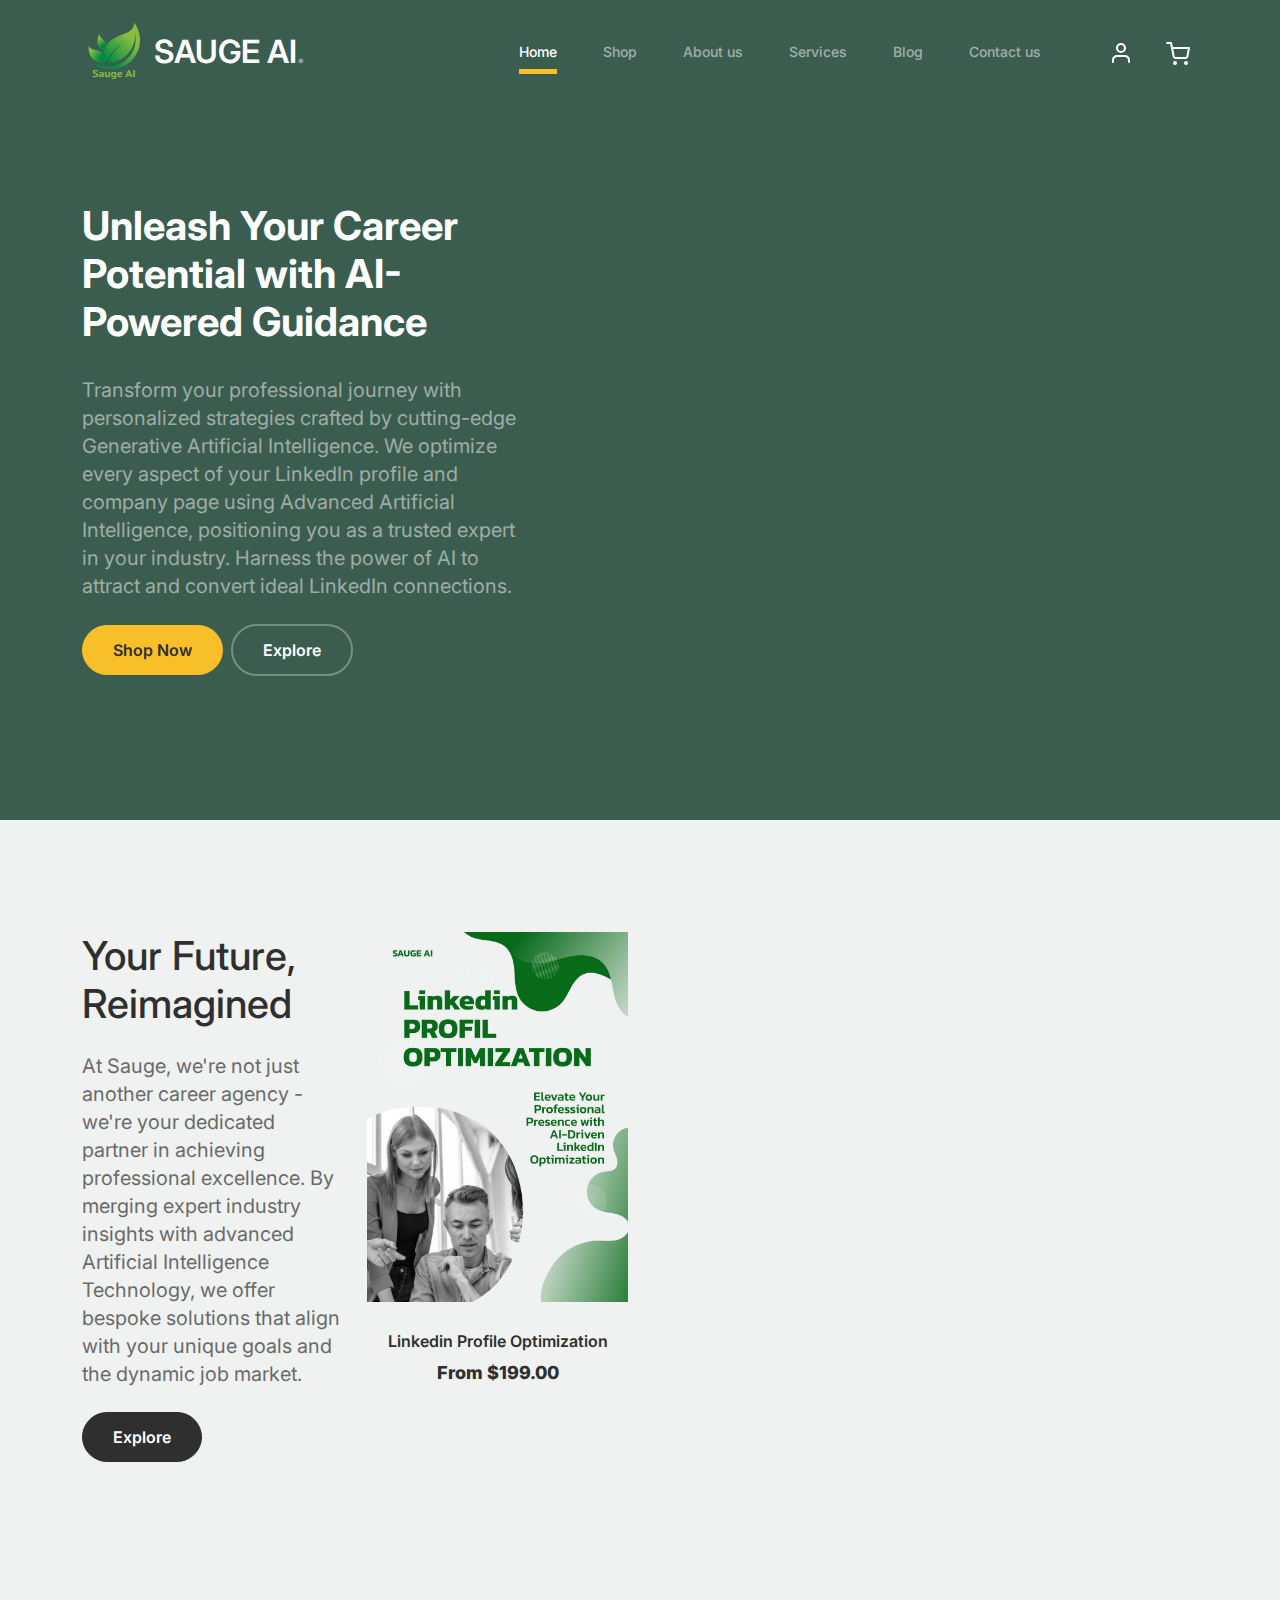
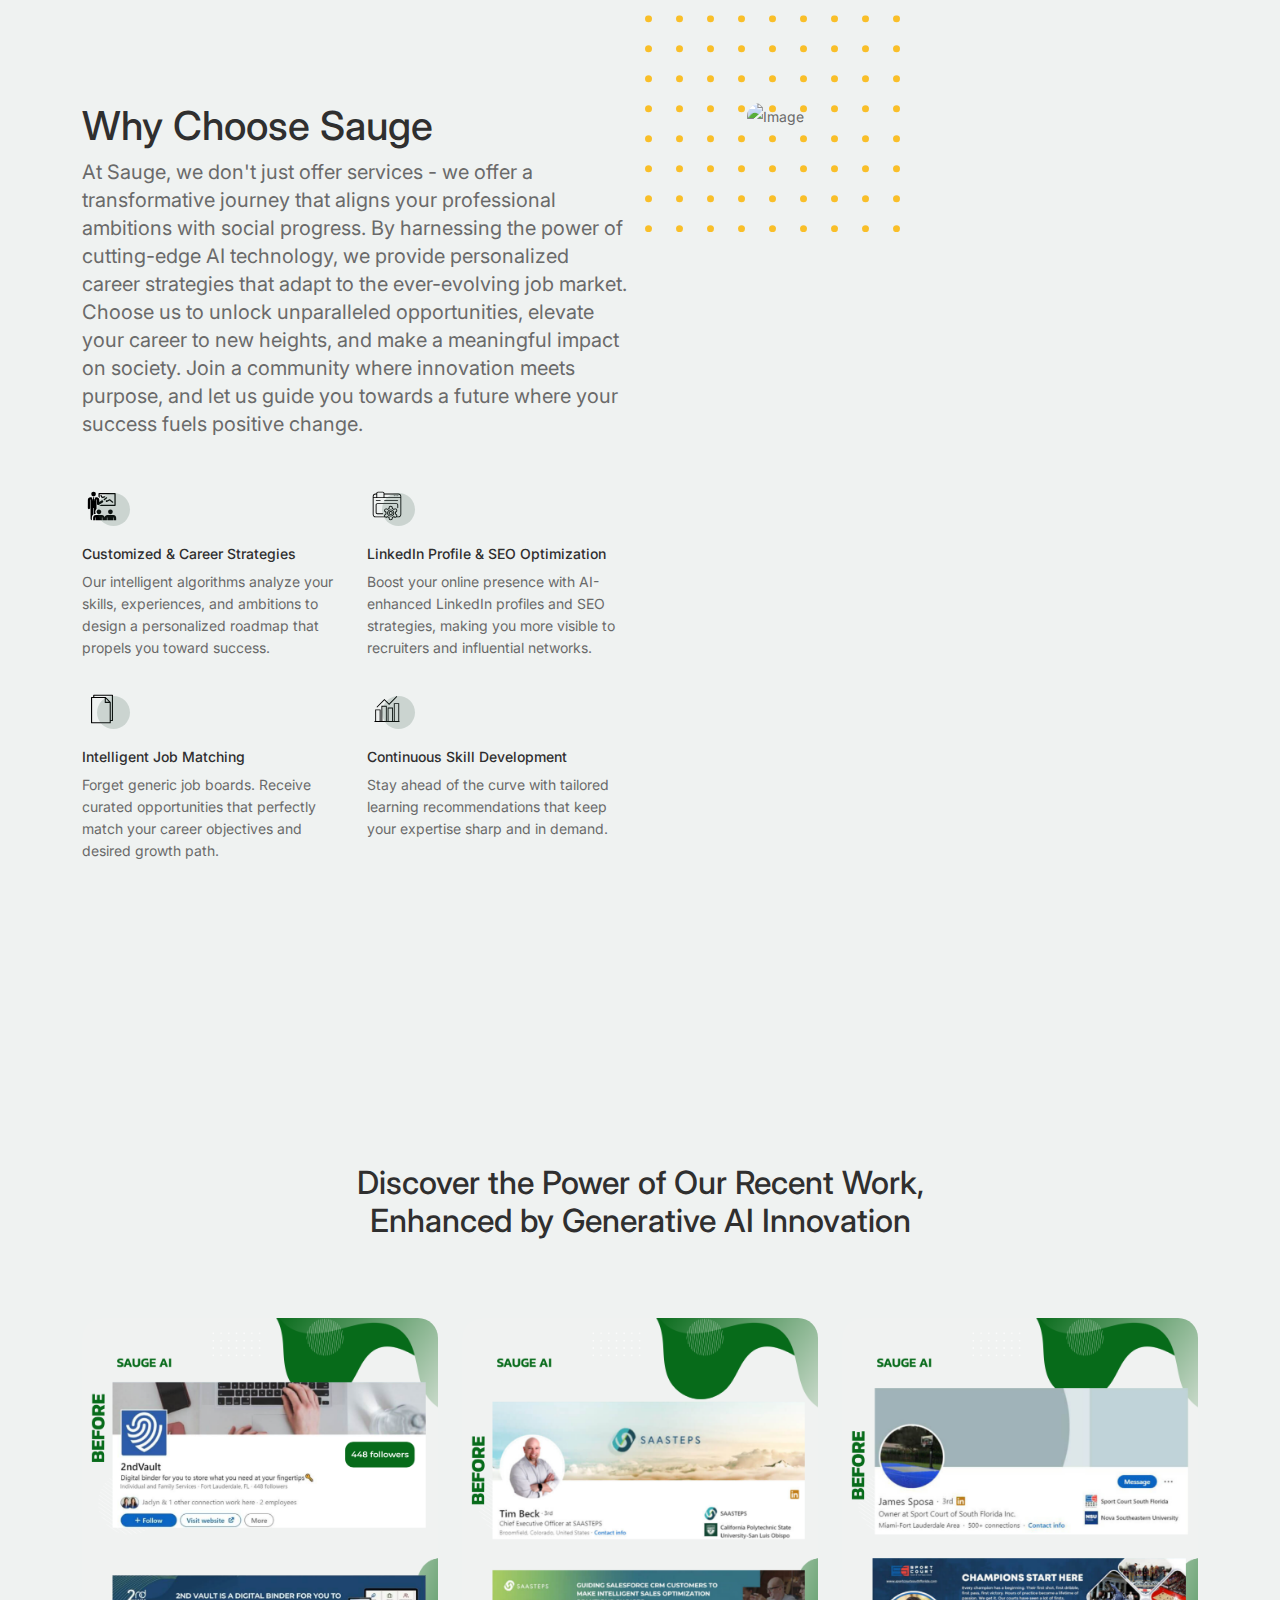
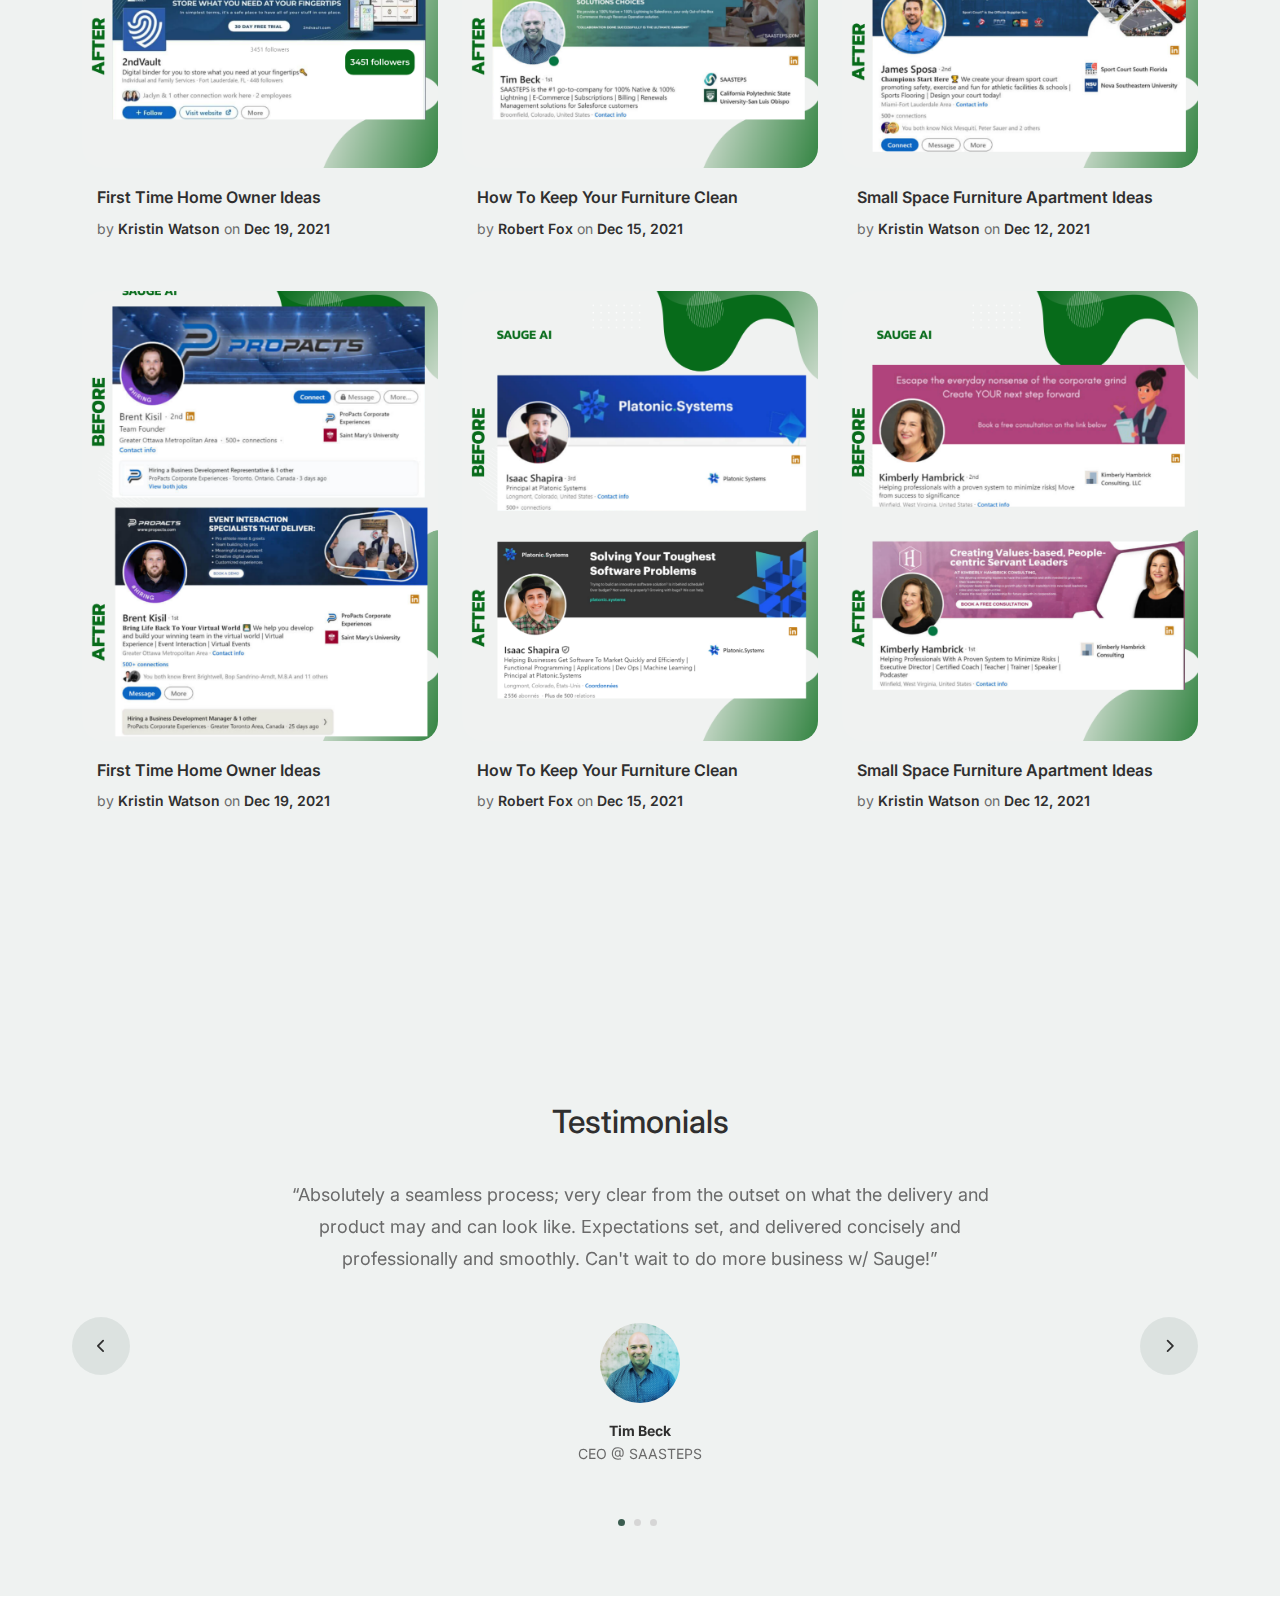
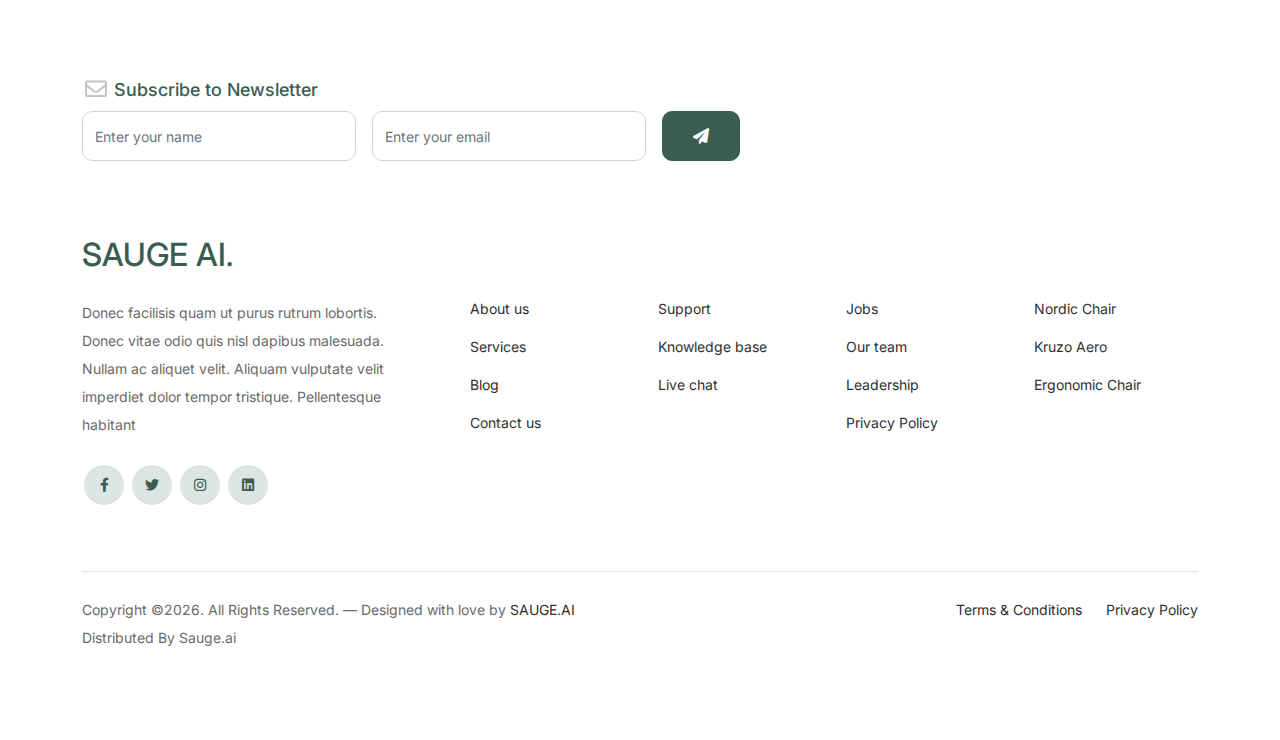
==== commit d9aa5702: "-enhance fonts size -our work before and after, site and posters -real testimonials" ====
--- a/index.html
+++ b/index.html
@@ -1,8 +1,8 @@
 <!-- /*
 * Bootstrap 5
-* Template Name: Furni
-* Template Author: Untree.co
-* Template URI: https://untree.co/
+* Template Name: Sauge
+* Template Author: Sauge.ai
+* Template URI: https://sauge.ai/
 * License: https://creativecommons.org/licenses/by/3.0/
 */ -->
 <!doctype html>
@@ -10,8 +10,8 @@
 <head>
   <meta charset="utf-8">
   <meta name="viewport" content="width=device-width, initial-scale=1, shrink-to-fit=no">
-  <meta name="author" content="Untree.co">
-  <link rel="shortcut icon" href="favicon.png">
+  <meta name="author" content="sauge.ai">
+  <link rel="shortcut icon" href="saugelogolightgreen.svg">
 
   <meta name="description" content="" />
   <meta name="keywords" content="bootstrap, bootstrap4" />
@@ -21,7 +21,7 @@
 		<link href="https://cdnjs.cloudflare.com/ajax/libs/font-awesome/6.0.0-beta3/css/all.min.css" rel="stylesheet">
 		<link href="css/tiny-slider.css" rel="stylesheet">
 		<link href="css/style.css" rel="stylesheet">
-		<title>Furni Free Bootstrap 5 Template for Furniture and Interior Design Websites by Untree.co </title>
+		<title>Sauge</title>
 	</head>
 
 	<body>
@@ -30,7 +30,8 @@
 		<nav class="custom-navbar navbar navbar navbar-expand-md navbar-dark bg-dark" arial-label="Furni navigation bar">
 
 			<div class="container">
-				<a class="navbar-brand" href="index.html">Furni<span>.</span></a>
+				<img src="saugelogolightgreen.svg" alt="Logo Icon" style="width: 64px; height: 64px; margin-right: 8px; vertical-align: middle;">
+				<a class="navbar-brand" href="index.html">SAUGE AI<span>.</span></a>
 
 				<button class="navbar-toggler" type="button" data-bs-toggle="collapse" data-bs-target="#navbarsFurni" aria-controls="navbarsFurni" aria-expanded="false" aria-label="Toggle navigation">
 					<span class="navbar-toggler-icon"></span>
@@ -64,8 +65,8 @@
 					<div class="row justify-content-between">
 						<div class="col-lg-5">
 							<div class="intro-excerpt">
-								<h1>Unleash Your Career Potential<span clsas="d-block">with AI-Powered Guidance</span></h1>
-								<p class="mb-4">Transform your professional journey with personalized strategies crafted by cutting-edge artificial intelligence.</p>
+								<h1>Unleash Your Career Potential <span clsas="d-block">with AI-Powered Guidance</span></h1>
+								<p class="mb-4" style="font-size:20px">Transform your professional journey with personalized strategies crafted by cutting-edge Generative Artificial Intelligence. We optimize every aspect of your LinkedIn profile and company page using Advanced Artificial Intelligence, positioning you as a trusted expert in your industry. Harness the power of AI to attract and convert ideal LinkedIn connections.</p>
 								<p><a href="" class="btn btn-secondary me-2">Shop Now</a><a href="#" class="btn btn-white-outline">Explore</a></p>
 							</div>
 						</div>
@@ -86,8 +87,8 @@
 
 					<!-- Start Column 1 -->
 					<div class="col-md-12 col-lg-3 mb-5 mb-lg-0">
-						<h2 class="mb-4 section-title">Your Future, Reimagined</h2>
-						<p class="mb-4">At Sauge, we're not just another career agency - we're your dedicated partner in achieving professional excellence. By merging expert industry insights with advanced AI technology, we offer bespoke solutions that align with your unique goals and the dynamic job market.</p>
+						<h1 class="mb-4 section-title">Your Future, Reimagined</h1>
+						<p class="mb-4" style="font-size:20px">At Sauge, we're not just another career agency - we're your dedicated partner in achieving professional excellence. By merging expert industry insights with advanced Artificial Intelligence Technology, we offer bespoke solutions that align with your unique goals and the dynamic job market.</p>
 						<p><a href="shop.html" class="btn">Explore</a></p>
 					</div>
 					<!-- End Column 1 -->
@@ -95,9 +96,9 @@
 					<!-- Start Column 2 -->
 					<div class="col-12 col-md-4 col-lg-3 mb-5 mb-md-0">
 						<a class="product-item" href="cart.html">
-							<img src="images/poster_seo_optimization.png" class="img-fluid product-thumbnail">
+							<img src="images/seo_optimization_poster.jpeg" class="img-fluid product-thumbnail">
 							<h3 class="product-title">Linkedin Profile Optimization</h3>
-							<strong class="product-price"> From $150.00</strong>
+							<strong class="product-price"> From $199.00</strong>
 
 							<span class="icon-cross">
 								<img src="images/cross.svg" class="img-fluid">
@@ -144,8 +145,8 @@
 			<div class="container">
 				<div class="row justify-content-between">
 					<div class="col-lg-6">
-						<h2 class="section-title">Why Choose Sauge</h2>
-						<p>At Sauge, we don't just offer services - we offer a transformative journey that aligns your professional ambitions with social progress. By harnessing the power of cutting-edge AI technology, we provide personalized career strategies that adapt to the ever-evolving job market. Choose us to unlock unparalleled opportunities, elevate your career to new heights, and make a meaningful impact on society. Join a community where innovation meets purpose, and let us guide you towards a future where your success fuels positive change.</p>
+						<h1 class="section-title">Why Choose Sauge</h1>
+						<p  style="font-size:20px">At Sauge, we don't just offer services - we offer a transformative journey that aligns your professional ambitions with social progress. By harnessing the power of cutting-edge AI technology, we provide personalized career strategies that adapt to the ever-evolving job market. Choose us to unlock unparalleled opportunities, elevate your career to new heights, and make a meaningful impact on society. Join a community where innovation meets purpose, and let us guide you towards a future where your success fuels positive change.</p>
 
 						<div class="row my-5">
 							<div class="col-6 col-md-6">
@@ -193,7 +194,8 @@
 
 					<div class="col-lg-5">
 						<div class="img-wrap">
-							<img src="images/why-choose-us-img.jpg" alt="Image" class="img-fluid">
+<!--							<img src="images/why-choose-us-img.jpg" alt="Image" class="img-fluid">-->
+							<img src="images/careerdevphoto.png" alt="Image" class="img-fluid">
 						</div>
 					</div>
 
@@ -201,6 +203,97 @@
 			</div>
 		</div>
 		<!-- End Why Choose Us Section -->
+
+
+		<!-- Start Blog Section -->
+		<div class="blog-section">
+			<div class="container">
+
+				<div class="row">
+					<div class="col-lg-7 mx-auto text-center" style="margin-bottom: 70px;">
+						<h2 class="section-title">Discover the Power of Our Recent Work, Enhanced by Generative AI Innovation</h2>
+					</div>
+				</div>
+
+				<div class="row">
+
+					<div class="col-12 col-sm-6 col-md-4 mb-5">
+						<div class="post-entry">
+							<a href="#" class="post-thumbnail"><img src="images/our_work_before_after_1.png" alt="Image" class="img-fluid"></a>
+							<div class="post-content-entry">
+								<h3><a href="#">First Time Home Owner Ideas</a></h3>
+								<div class="meta">
+									<span>by <a href="#">Kristin Watson</a></span> <span>on <a href="#">Dec 19, 2021</a></span>
+								</div>
+							</div>
+						</div>
+					</div>
+
+					<div class="col-12 col-sm-6 col-md-4 mb-5">
+						<div class="post-entry">
+							<a href="#" class="post-thumbnail"><img src="images/our_work_before_after_2.png" alt="Image" class="img-fluid"></a>
+							<div class="post-content-entry">
+								<h3><a href="#">How To Keep Your Furniture Clean</a></h3>
+								<div class="meta">
+									<span>by <a href="#">Robert Fox</a></span> <span>on <a href="#">Dec 15, 2021</a></span>
+								</div>
+							</div>
+						</div>
+					</div>
+
+					<div class="col-12 col-sm-6 col-md-4 mb-5">
+						<div class="post-entry">
+							<a href="#" class="post-thumbnail"><img src="images/our_work_before_after_3.png" alt="Image" class="img-fluid"></a>
+							<div class="post-content-entry">
+								<h3><a href="#">Small Space Furniture Apartment Ideas</a></h3>
+								<div class="meta">
+									<span>by <a href="#">Kristin Watson</a></span> <span>on <a href="#">Dec 12, 2021</a></span>
+								</div>
+							</div>
+						</div>
+					</div>
+
+					<div class="col-12 col-sm-6 col-md-4 mb-5">
+						<div class="post-entry">
+							<a href="#" class="post-thumbnail"><img src="images/our_work_before_after_4.png" alt="Image" class="img-fluid"></a>
+							<div class="post-content-entry">
+								<h3><a href="#">First Time Home Owner Ideas</a></h3>
+								<div class="meta">
+									<span>by <a href="#">Kristin Watson</a></span> <span>on <a href="#">Dec 19, 2021</a></span>
+								</div>
+							</div>
+						</div>
+					</div>
+
+					<div class="col-12 col-sm-6 col-md-4 mb-5">
+						<div class="post-entry">
+							<a href="#" class="post-thumbnail"><img src="images/our_work_before_after_5.png" alt="Image" class="img-fluid"></a>
+							<div class="post-content-entry">
+								<h3><a href="#">How To Keep Your Furniture Clean</a></h3>
+								<div class="meta">
+									<span>by <a href="#">Robert Fox</a></span> <span>on <a href="#">Dec 15, 2021</a></span>
+								</div>
+							</div>
+						</div>
+					</div>
+
+					<div class="col-12 col-sm-6 col-md-4 mb-5">
+						<div class="post-entry">
+							<a href="#" class="post-thumbnail"><img src="images/our_work_before_after_6.png" alt="Image" class="img-fluid"></a>
+							<div class="post-content-entry">
+								<h3><a href="#">Small Space Furniture Apartment Ideas</a></h3>
+								<div class="meta">
+									<span>by <a href="#">Kristin Watson</a></span> <span>on <a href="#">Dec 12, 2021</a></span>
+								</div>
+							</div>
+						</div>
+					</div>
+
+				</div>
+			</div>
+		</div>
+		<!-- End Blog Section -->
+
 
 		<!-- Start Testimonial Slider -->
 		<div class="testimonial-section">
@@ -233,10 +326,10 @@
 
 												<div class="author-info">
 													<div class="author-pic">
-														<img src="images/person-1.png" alt="Maria Jones" class="img-fluid">
+														<img src="images/tim_beck.jpg" alt="Tim Beck" class="img-fluid">
 													</div>
-													<h3 class="font-weight-bold">Maria S.</h3>
-													<span class="position d-block mb-3">Supply Chain Manager at Amazon</span>
+													<h3 class="font-weight-bold">Tim Beck</h3>
+													<span class="position d-block mb-3">CEO @ SAASTEPS</span>
 												</div>
 											</div>
 
@@ -256,10 +349,10 @@
 
 												<div class="author-info">
 													<div class="author-pic">
-														<img src="images/person-1.png" alt="Maria Jones" class="img-fluid">
+														<img src="images/kimberly_hambrick.jpg" alt="Maria Jones" class="img-fluid">
 													</div>
-													<h3 class="font-weight-bold">David L.</h3>
-													<span class="position d-block mb-3">Project Manager at TotalEnergies</span>
+													<h3 class="font-weight-bold">Kimberly Hambrick</h3>
+													<span class="position d-block mb-3">Leadership Development Coach</span>
 												</div>
 											</div>
 
@@ -279,10 +372,10 @@
 
 												<div class="author-info">
 													<div class="author-pic">
-														<img src="images/person-1.png" alt="Maria Jones" class="img-fluid">
+														<img src="images/isaac_shapira.jpg" alt="Isaac Shapira" class="img-fluid">
 													</div>
-													<h3 class="font-weight-bold">Vector Jones</h3>
-													<span class="position d-block mb-3">CEO, Co-Founder, Jiza.</span>
+													<h3 class="font-weight-bold">Isaac Shapira</h3>
+													<span class="position d-block mb-3">Principal at Platonic.Systems</span>
 												</div>
 											</div>
 
@@ -329,7 +422,7 @@
 
 				<div class="row g-5 mb-5">
 					<div class="col-lg-4">
-						<div class="mb-4 footer-logo-wrap"><a href="#" class="footer-logo">Furni<span>.</span></a></div>
+						<div class="mb-4 footer-logo-wrap"><a href="#" class="footer-logo">SAUGE AI<span>.</span></a></div>
 						<p class="mb-4">Donec facilisis quam ut purus rutrum lobortis. Donec vitae odio quis nisl dapibus malesuada. Nullam ac aliquet velit. Aliquam vulputate velit imperdiet dolor tempor tristique. Pellentesque habitant</p>
 
 						<ul class="list-unstyled custom-social">
@@ -383,7 +476,7 @@
 				<div class="border-top copyright">
 					<div class="row pt-4">
 						<div class="col-lg-6">
-							<p class="mb-2 text-center text-lg-start">Copyright &copy;<script>document.write(new Date().getFullYear());</script>. All Rights Reserved. &mdash; Designed with love by <a href="https://untree.co">Untree.co</a> Distributed By <a hreff="https://themewagon.com">ThemeWagon</a>  <!-- License information: https://untree.co/license/ -->
+							<p class="mb-2 text-center text-lg-start">Copyright &copy;<script>document.write(new Date().getFullYear());</script>. All Rights Reserved. &mdash; Designed with love by <a href="https://untree.co">SAUGE.AI</a> Distributed By <a hreff="https://sauge.ai">Sauge.ai</a>
             </p>
 						</div>
 
--- a/css/style.css
+++ b/css/style.css
@@ -513,12 +513,14 @@
     text-decoration: none; }
   .blog-section .post-entry .post-thumbnail {
     display: block;
-    margin-bottom: 20px; }
+    margin-bottom: 20px;
+     max-width: 100%; /* Ensure it can grow to 100% of the container */}
     .blog-section .post-entry .post-thumbnail img {
-      border-radius: 20px;
-      -webkit-transition: .3s all ease;
-      -o-transition: .3s all ease;
-      transition: .3s all ease; }
+    width: 100%;        /* Ensures the image is responsive and fills the container width */
+    height: 450px;      /* Set a fixed height for the image */
+    object-fit: cover;  /* Ensures the image maintains aspect ratio and fits within the height */
+    border-radius: 20px;
+    transition: .3s all ease; /* Keeps the existing transition */}
   .blog-section .post-entry .post-content-entry {
     padding-left: 15px;
     padding-right: 15px; }
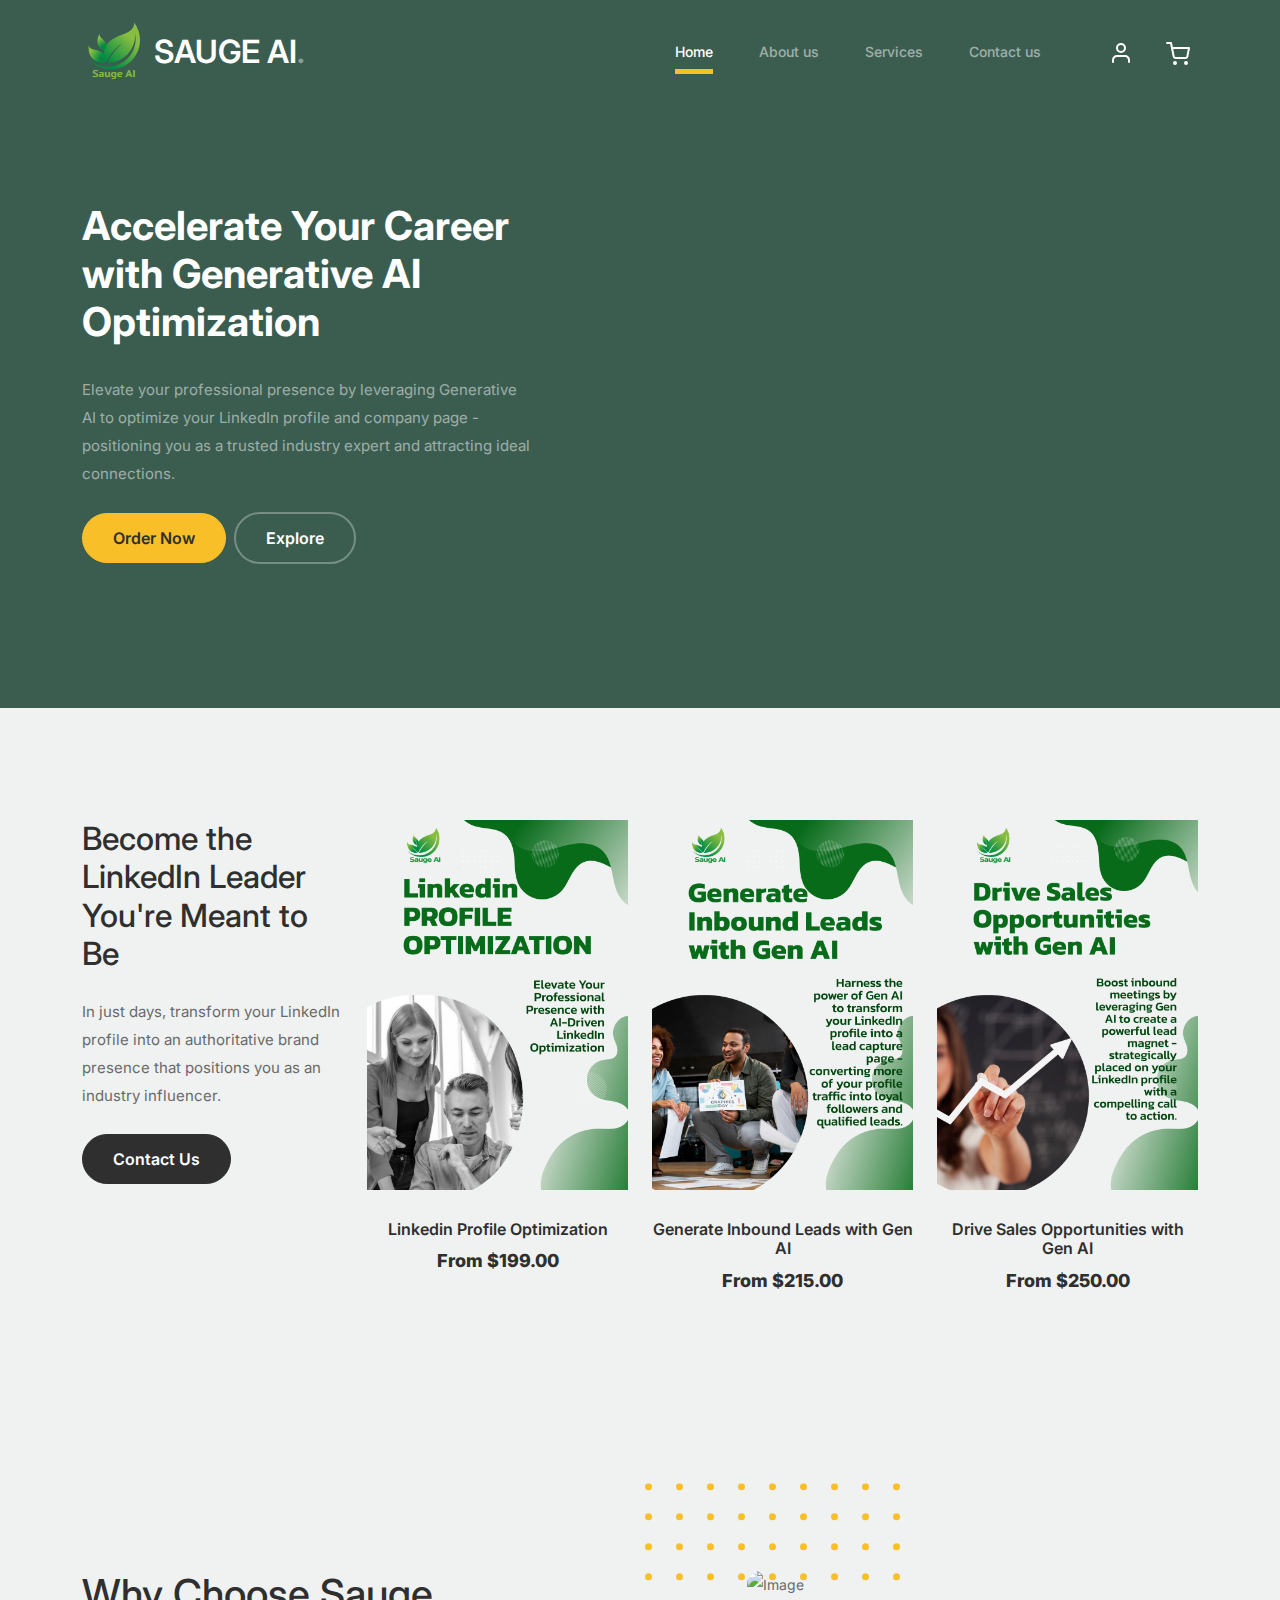
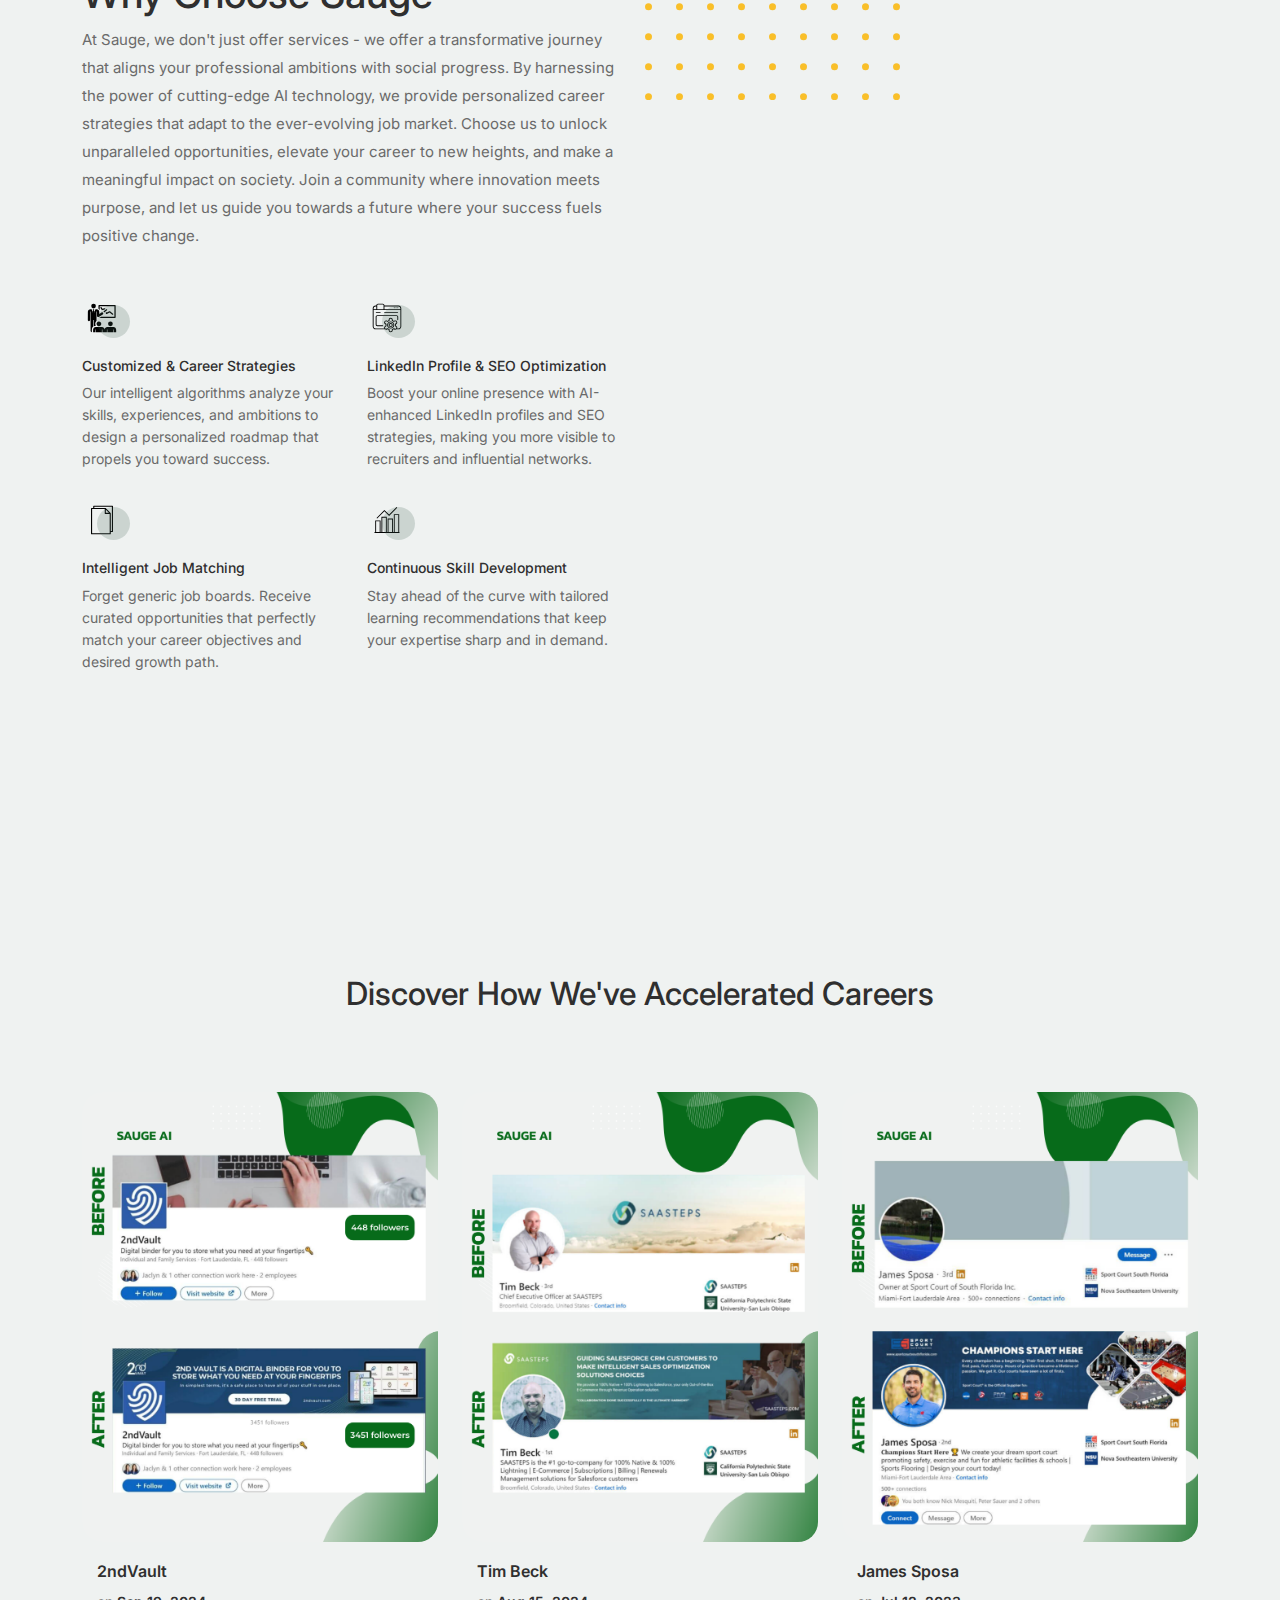
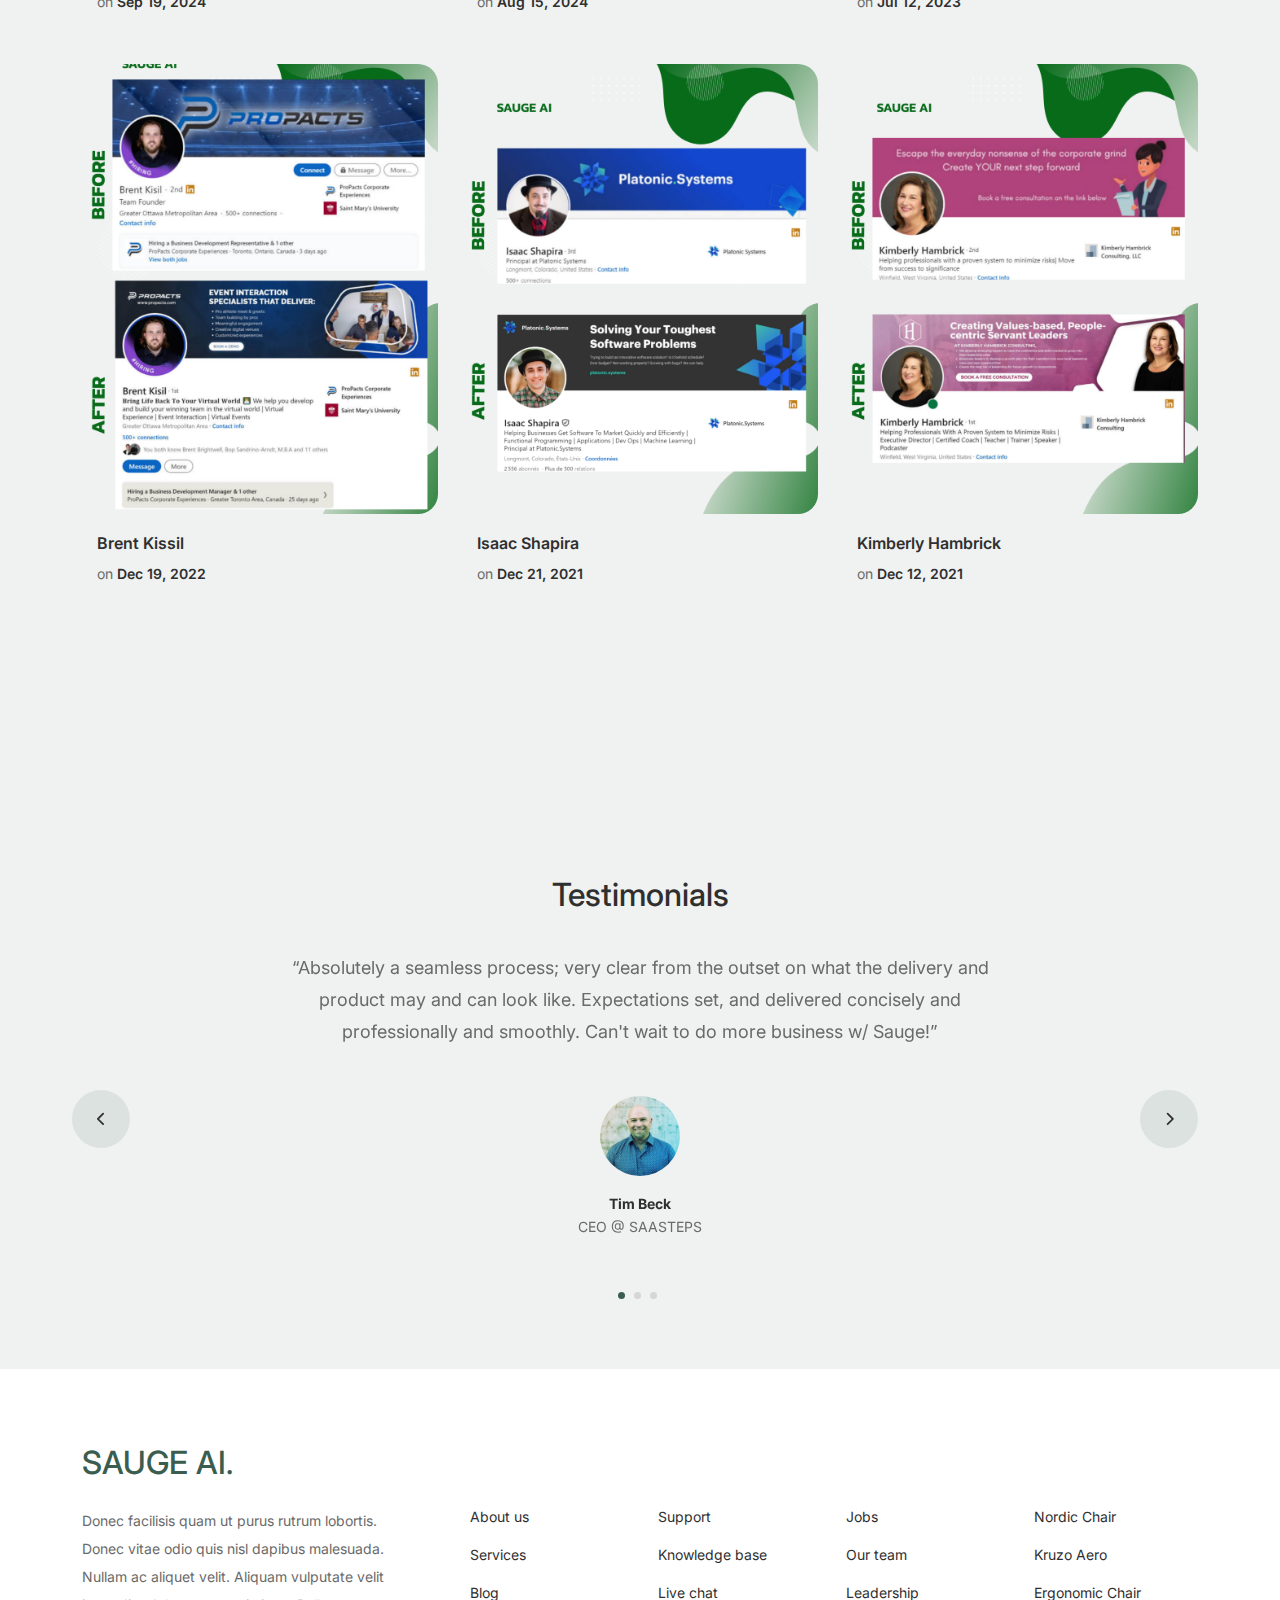
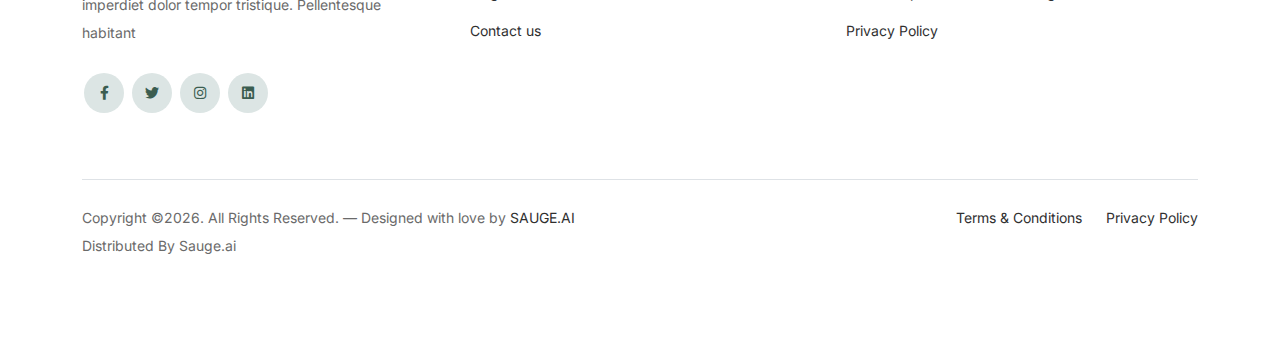
==== commit 7d0c77bd: "adjust text to be more clear add posters for our service comment subscribe to our news letter sectio" ====
--- a/index.html
+++ b/index.html
@@ -42,10 +42,10 @@
 						<li class="nav-item active">
 							<a class="nav-link" href="index.html">Home</a>
 						</li>
-						<li><a class="nav-link" href="shop.html">Shop</a></li>
+<!--						<li><a class="nav-link" href="shop.html">Shop</a></li>-->
 						<li><a class="nav-link" href="about.html">About us</a></li>
 						<li><a class="nav-link" href="services.html">Services</a></li>
-						<li><a class="nav-link" href="blog.html">Blog</a></li>
+<!--						<li><a class="nav-link" href="blog.html">Blog</a></li>-->
 						<li><a class="nav-link" href="contact.html">Contact us</a></li>
 					</ul>
 
@@ -65,9 +65,9 @@
 					<div class="row justify-content-between">
 						<div class="col-lg-5">
 							<div class="intro-excerpt">
-								<h1>Unleash Your Career Potential <span clsas="d-block">with AI-Powered Guidance</span></h1>
-								<p class="mb-4" style="font-size:20px">Transform your professional journey with personalized strategies crafted by cutting-edge Generative Artificial Intelligence. We optimize every aspect of your LinkedIn profile and company page using Advanced Artificial Intelligence, positioning you as a trusted expert in your industry. Harness the power of AI to attract and convert ideal LinkedIn connections.</p>
-								<p><a href="" class="btn btn-secondary me-2">Shop Now</a><a href="#" class="btn btn-white-outline">Explore</a></p>
+								<h1>Accelerate Your Career <span clsas="d-block">with Generative AI Optimization</span></h1>
+								<p class="mb-4" style="font-size:15px">Elevate your professional presence by leveraging Generative AI to optimize your LinkedIn profile and company page - positioning you as a trusted industry expert and attracting ideal connections.</p>
+								<p><a href="" class="btn btn-secondary me-2">Order Now</a><a href="#" class="btn btn-white-outline">Explore</a></p>
 							</div>
 						</div>
 <!--						<div class="col-lg-7">-->
@@ -87,16 +87,16 @@
 
 					<!-- Start Column 1 -->
 					<div class="col-md-12 col-lg-3 mb-5 mb-lg-0">
-						<h1 class="mb-4 section-title">Your Future, Reimagined</h1>
-						<p class="mb-4" style="font-size:20px">At Sauge, we're not just another career agency - we're your dedicated partner in achieving professional excellence. By merging expert industry insights with advanced Artificial Intelligence Technology, we offer bespoke solutions that align with your unique goals and the dynamic job market.</p>
-						<p><a href="shop.html" class="btn">Explore</a></p>
+						<h2 class="mb-4 section-title">Become the LinkedIn Leader You're Meant to Be</h2>
+						<p class="mb-4" style="font-size: 15px">In just days, transform your LinkedIn profile into an authoritative brand presence that positions you as an industry influencer.</p>
+						<p><a href="shop.html" class="btn">Contact Us</a></p>
 					</div>
 					<!-- End Column 1 -->
 
 					<!-- Start Column 2 -->
 					<div class="col-12 col-md-4 col-lg-3 mb-5 mb-md-0">
 						<a class="product-item" href="cart.html">
-							<img src="images/seo_optimization_poster.jpeg" class="img-fluid product-thumbnail">
+							<img src="images/poster_seo_optimization.png" class="img-fluid product-thumbnail">
 							<h3 class="product-title">Linkedin Profile Optimization</h3>
 							<strong class="product-price"> From $199.00</strong>
 
@@ -108,31 +108,31 @@
 					<!-- End Column 2 -->
 
 					<!-- Start Column 3 -->
-<!--					<div class="col-12 col-md-4 col-lg-3 mb-5 mb-md-0">-->
-<!--						<a class="product-item" href="cart.html">-->
-<!--							<img src="images/product-2.png" class="img-fluid product-thumbnail">-->
-<!--							<h3 class="product-title">Adapted Courses for Career Advancement</h3>-->
-<!--							<strong class="product-price">From $78.00</strong>-->
-
-<!--							<span class="icon-cross">-->
-<!--								<img src="images/cross.svg" class="img-fluid">-->
-<!--							</span>-->
-<!--						</a>-->
-<!--					</div>-->
-<!--					&lt;!&ndash; End Column 3 &ndash;&gt;-->
-
-<!--					&lt;!&ndash; Start Column 4 &ndash;&gt;-->
-<!--					<div class="col-12 col-md-4 col-lg-3 mb-5 mb-md-0">-->
-<!--						<a class="product-item" href="cart.html">-->
-<!--							<img src="images/product-3.png" class="img-fluid product-thumbnail">-->
-<!--							<h3 class="product-title">Ergonomic Chair</h3>-->
-<!--							<strong class="product-price">$43.00</strong>-->
-
-<!--							<span class="icon-cross">-->
-<!--								<img src="images/cross.svg" class="img-fluid">-->
-<!--							</span>-->
-<!--						</a>-->
-<!--					</div>-->
+					<div class="col-12 col-md-4 col-lg-3 mb-5 mb-md-0">
+						<a class="product-item" href="cart.html">
+							<img src="images/poster_inbound_leads.png" class="img-fluid product-thumbnail">
+							<h3 class="product-title">Generate Inbound Leads with Gen AI</h3>
+							<strong class="product-price">From $215.00</strong>
+
+							<span class="icon-cross">
+								<img src="images/cross.svg" class="img-fluid">
+							</span>
+						</a>
+					</div>
+					<!-- End Column 3 -->
+
+					<!-- Start Column 4 -->
+					<div class="col-12 col-md-4 col-lg-3 mb-5 mb-md-0">
+						<a class="product-item" href="cart.html">
+							<img src="images/poster_drive_sales.png" class="img-fluid product-thumbnail">
+							<h3 class="product-title">Drive Sales Opportunities with Gen AI</h3>
+							<strong class="product-price">From $250.00</strong>
+
+							<span class="icon-cross">
+								<img src="images/cross.svg" class="img-fluid">
+							</span>
+						</a>
+					</div>
 					<!-- End Column 4 -->
 
 				</div>
@@ -146,7 +146,7 @@
 				<div class="row justify-content-between">
 					<div class="col-lg-6">
 						<h1 class="section-title">Why Choose Sauge</h1>
-						<p  style="font-size:20px">At Sauge, we don't just offer services - we offer a transformative journey that aligns your professional ambitions with social progress. By harnessing the power of cutting-edge AI technology, we provide personalized career strategies that adapt to the ever-evolving job market. Choose us to unlock unparalleled opportunities, elevate your career to new heights, and make a meaningful impact on society. Join a community where innovation meets purpose, and let us guide you towards a future where your success fuels positive change.</p>
+						<p  style="font-size:15px">At Sauge, we don't just offer services - we offer a transformative journey that aligns your professional ambitions with social progress. By harnessing the power of cutting-edge AI technology, we provide personalized career strategies that adapt to the ever-evolving job market. Choose us to unlock unparalleled opportunities, elevate your career to new heights, and make a meaningful impact on society. Join a community where innovation meets purpose, and let us guide you towards a future where your success fuels positive change.</p>
 
 						<div class="row my-5">
 							<div class="col-6 col-md-6">
@@ -211,7 +211,7 @@
 
 				<div class="row">
 					<div class="col-lg-7 mx-auto text-center" style="margin-bottom: 70px;">
-						<h2 class="section-title">Discover the Power of Our Recent Work, Enhanced by Generative AI Innovation</h2>
+						<h2 class="section-title">Discover How We've Accelerated Careers</h2>
 					</div>
 				</div>
 
@@ -221,9 +221,9 @@
 						<div class="post-entry">
 							<a href="#" class="post-thumbnail"><img src="images/our_work_before_after_1.png" alt="Image" class="img-fluid"></a>
 							<div class="post-content-entry">
-								<h3><a href="#">First Time Home Owner Ideas</a></h3>
+								<h3><a href="#">2ndVault</a></h3>
 								<div class="meta">
-									<span>by <a href="#">Kristin Watson</a></span> <span>on <a href="#">Dec 19, 2021</a></span>
+									<span>on <a href="#">Sep 19, 2024</a></span>
 								</div>
 							</div>
 						</div>
@@ -233,9 +233,9 @@
 						<div class="post-entry">
 							<a href="#" class="post-thumbnail"><img src="images/our_work_before_after_2.png" alt="Image" class="img-fluid"></a>
 							<div class="post-content-entry">
-								<h3><a href="#">How To Keep Your Furniture Clean</a></h3>
+								<h3><a href="#">Tim Beck</a></h3>
 								<div class="meta">
-									<span>by <a href="#">Robert Fox</a></span> <span>on <a href="#">Dec 15, 2021</a></span>
+									<span>on <a href="#">Aug 15, 2024</a></span>
 								</div>
 							</div>
 						</div>
@@ -245,9 +245,9 @@
 						<div class="post-entry">
 							<a href="#" class="post-thumbnail"><img src="images/our_work_before_after_3.png" alt="Image" class="img-fluid"></a>
 							<div class="post-content-entry">
-								<h3><a href="#">Small Space Furniture Apartment Ideas</a></h3>
+								<h3><a href="#">James Sposa</a></h3>
 								<div class="meta">
-									<span>by <a href="#">Kristin Watson</a></span> <span>on <a href="#">Dec 12, 2021</a></span>
+									<span>on <a href="#">Jul 12, 2023</a></span>
 								</div>
 							</div>
 						</div>
@@ -257,9 +257,9 @@
 						<div class="post-entry">
 							<a href="#" class="post-thumbnail"><img src="images/our_work_before_after_4.png" alt="Image" class="img-fluid"></a>
 							<div class="post-content-entry">
-								<h3><a href="#">First Time Home Owner Ideas</a></h3>
+								<h3><a href="#">Brent Kissil</a></h3>
 								<div class="meta">
-									<span>by <a href="#">Kristin Watson</a></span> <span>on <a href="#">Dec 19, 2021</a></span>
+									<span>on <a href="#">Dec 19, 2022</a></span>
 								</div>
 							</div>
 						</div>
@@ -269,9 +269,9 @@
 						<div class="post-entry">
 							<a href="#" class="post-thumbnail"><img src="images/our_work_before_after_5.png" alt="Image" class="img-fluid"></a>
 							<div class="post-content-entry">
-								<h3><a href="#">How To Keep Your Furniture Clean</a></h3>
+								<h3><a href="#">Isaac Shapira</a></h3>
 								<div class="meta">
-									<span>by <a href="#">Robert Fox</a></span> <span>on <a href="#">Dec 15, 2021</a></span>
+									<span>on <a href="#">Dec 21, 2021</a></span>
 								</div>
 							</div>
 						</div>
@@ -281,9 +281,9 @@
 						<div class="post-entry">
 							<a href="#" class="post-thumbnail"><img src="images/our_work_before_after_6.png" alt="Image" class="img-fluid"></a>
 							<div class="post-content-entry">
-								<h3><a href="#">Small Space Furniture Apartment Ideas</a></h3>
+								<h3><a href="#">Kimberly Hambrick</a></h3>
 								<div class="meta">
-									<span>by <a href="#">Kristin Watson</a></span> <span>on <a href="#">Dec 12, 2021</a></span>
+									<span>on <a href="#">Dec 12, 2021</a></span>
 								</div>
 							</div>
 						</div>
@@ -397,28 +397,28 @@
 		<footer class="footer-section">
 			<div class="container relative">
 
-				<div class="row">
-					<div class="col-lg-8">
-						<div class="subscription-form">
-							<h3 class="d-flex align-items-center"><span class="me-1"><img src="images/envelope-outline.svg" alt="Image" class="img-fluid"></span><span>Subscribe to Newsletter</span></h3>
-
-							<form action="#" class="row g-3">
-								<div class="col-auto">
-									<input type="text" class="form-control" placeholder="Enter your name">
-								</div>
-								<div class="col-auto">
-									<input type="email" class="form-control" placeholder="Enter your email">
-								</div>
-								<div class="col-auto">
-									<button class="btn btn-primary">
-										<span class="fa fa-paper-plane"></span>
-									</button>
-								</div>
-							</form>
-
-						</div>
-					</div>
-				</div>
+<!--				<div class="row">-->
+<!--					<div class="col-lg-8">-->
+<!--						<div class="subscription-form">-->
+<!--							<h3 class="d-flex align-items-center"><span class="me-1"><img src="images/envelope-outline.svg" alt="Image" class="img-fluid"></span><span>Subscribe to Newsletter</span></h3>-->
+
+<!--							<form action="#" class="row g-3">-->
+<!--								<div class="col-auto">-->
+<!--									<input type="text" class="form-control" placeholder="Enter your name">-->
+<!--								</div>-->
+<!--								<div class="col-auto">-->
+<!--									<input type="email" class="form-control" placeholder="Enter your email">-->
+<!--								</div>-->
+<!--								<div class="col-auto">-->
+<!--									<button class="btn btn-primary">-->
+<!--										<span class="fa fa-paper-plane"></span>-->
+<!--									</button>-->
+<!--								</div>-->
+<!--							</form>-->
+
+<!--						</div>-->
+<!--					</div>-->
+<!--				</div>-->
 
 				<div class="row g-5 mb-5">
 					<div class="col-lg-4">
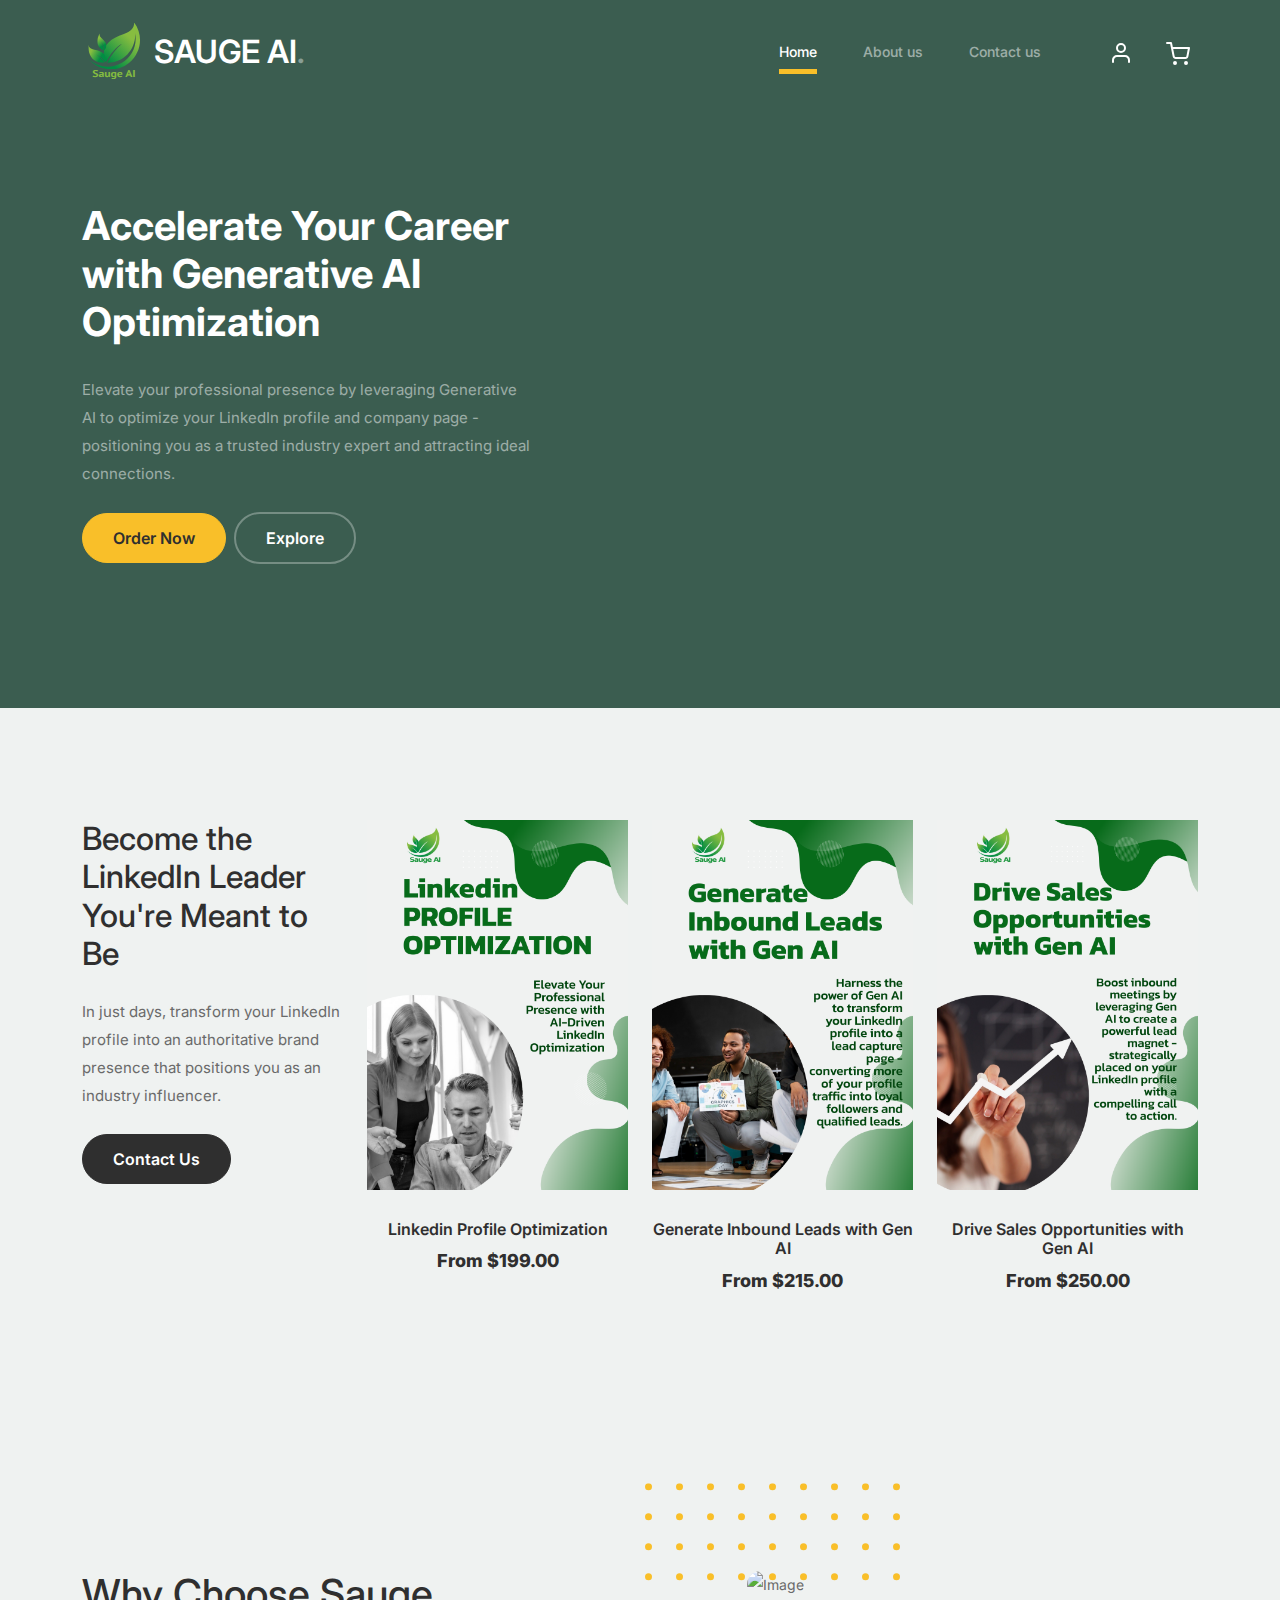
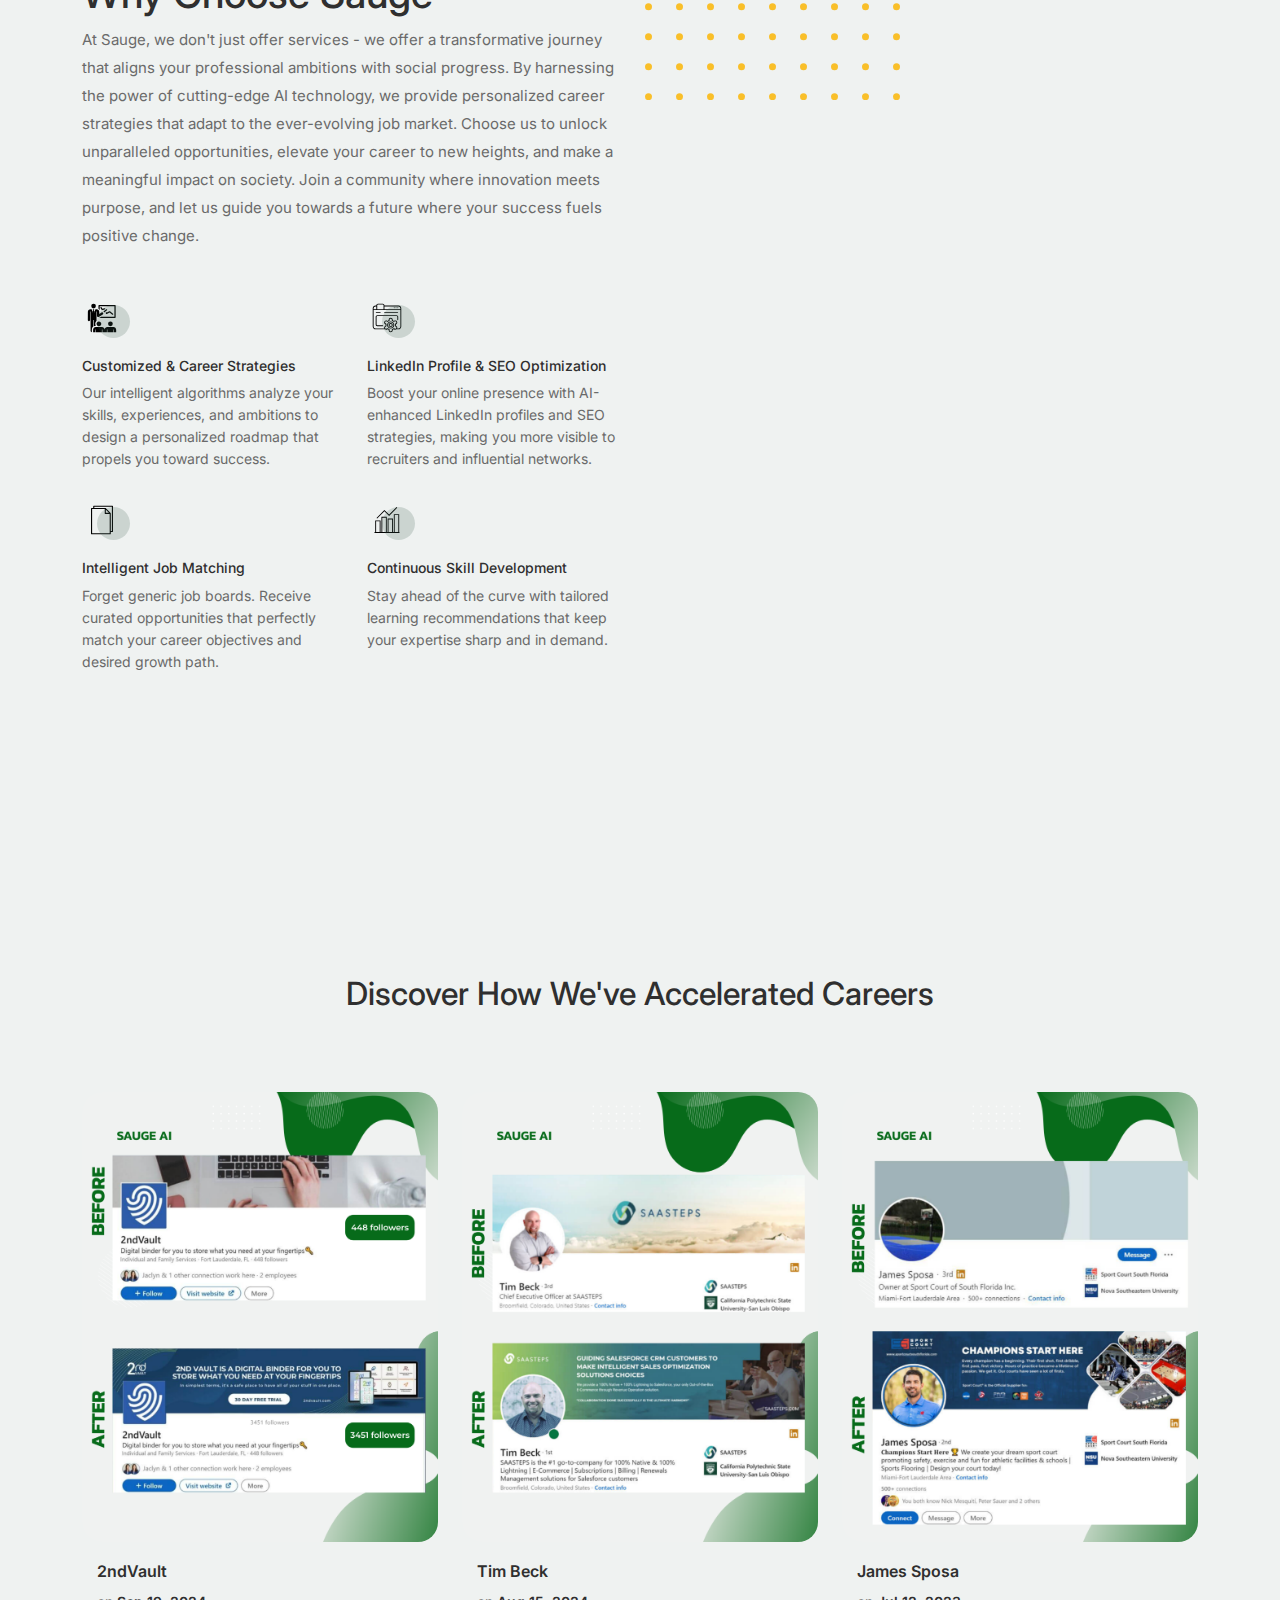
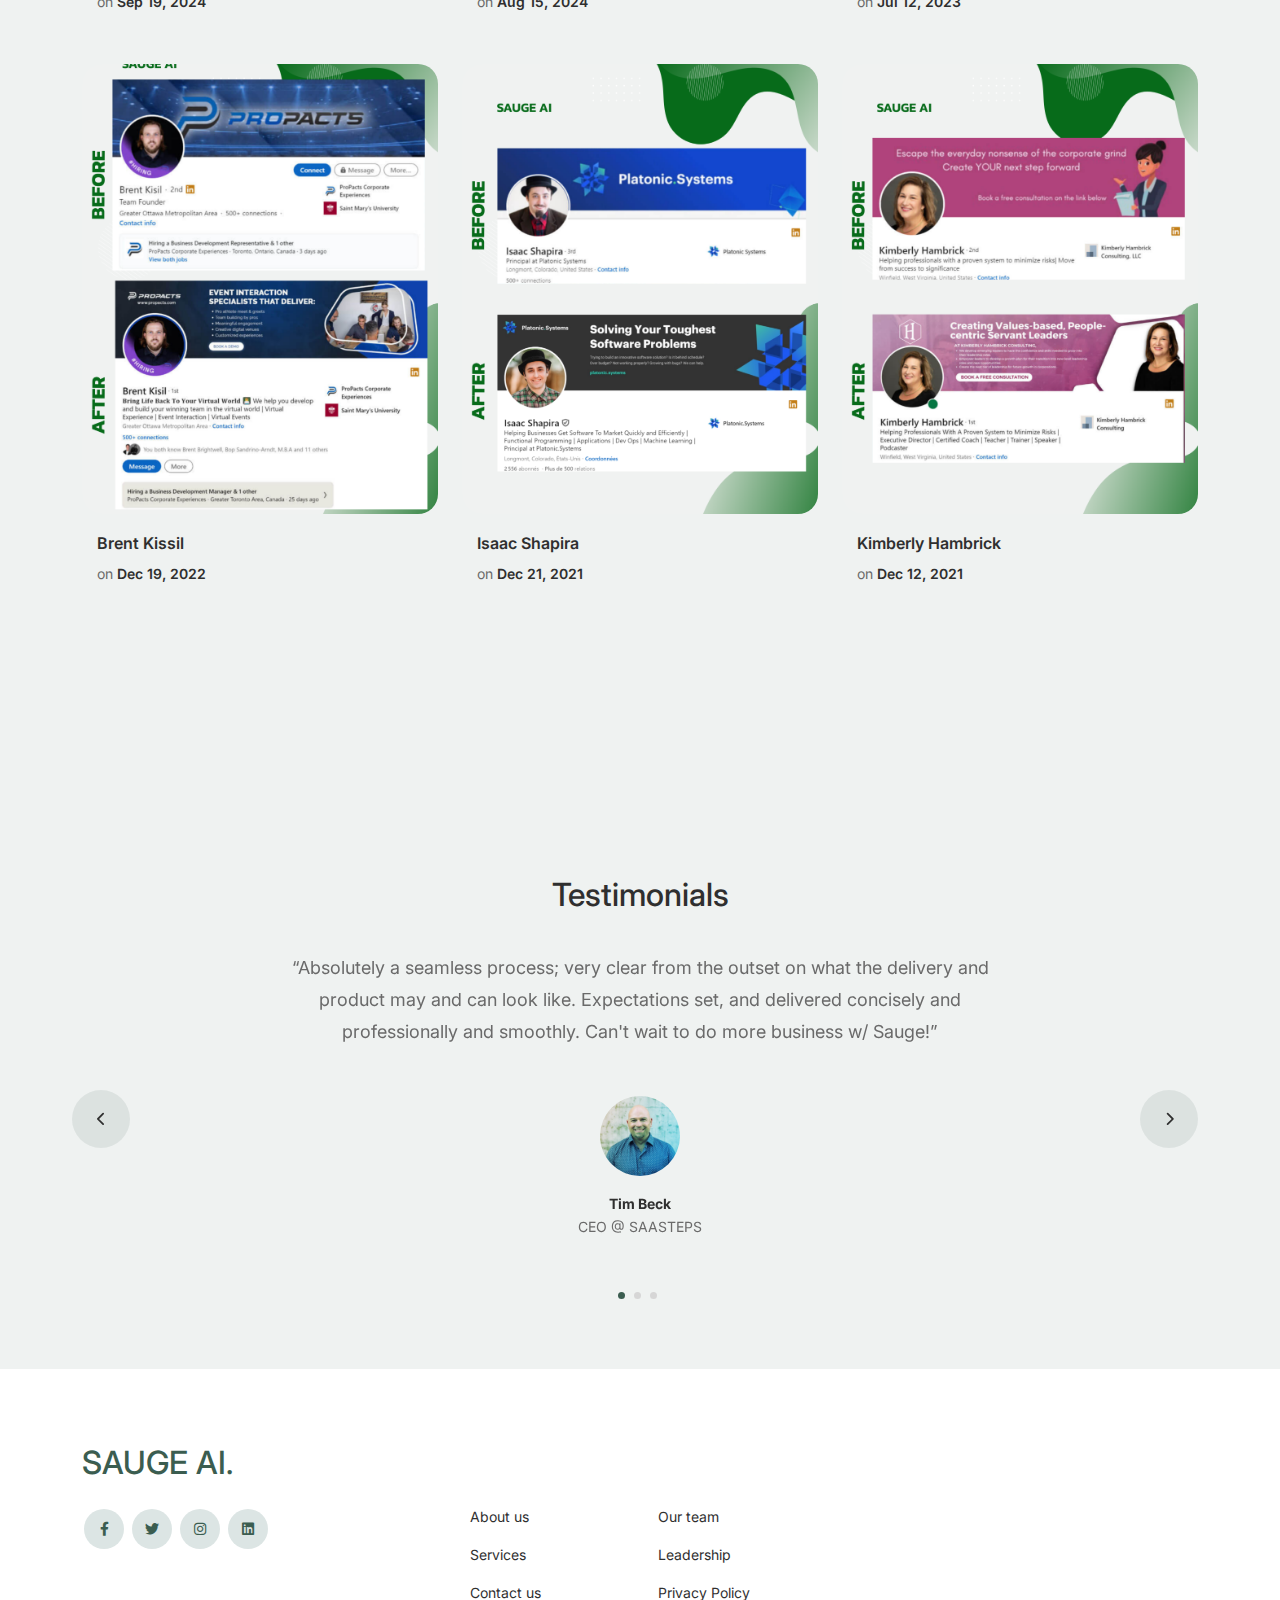
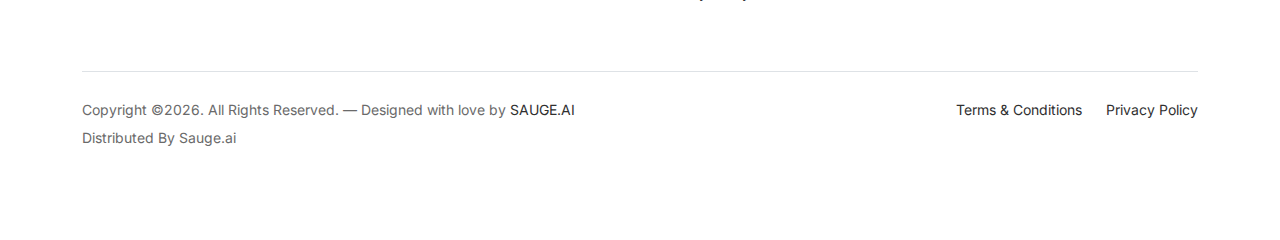
==== commit 00c109c1: "about us contact adjustments and enhacements" ====
--- a/index.html
+++ b/index.html
@@ -44,7 +44,7 @@
 						</li>
 <!--						<li><a class="nav-link" href="shop.html">Shop</a></li>-->
 						<li><a class="nav-link" href="about.html">About us</a></li>
-						<li><a class="nav-link" href="services.html">Services</a></li>
+<!--						<li><a class="nav-link" href="services.html">Services</a></li>-->
 <!--						<li><a class="nav-link" href="blog.html">Blog</a></li>-->
 						<li><a class="nav-link" href="contact.html">Contact us</a></li>
 					</ul>
@@ -423,7 +423,7 @@
 				<div class="row g-5 mb-5">
 					<div class="col-lg-4">
 						<div class="mb-4 footer-logo-wrap"><a href="#" class="footer-logo">SAUGE AI<span>.</span></a></div>
-						<p class="mb-4">Donec facilisis quam ut purus rutrum lobortis. Donec vitae odio quis nisl dapibus malesuada. Nullam ac aliquet velit. Aliquam vulputate velit imperdiet dolor tempor tristique. Pellentesque habitant</p>
+<!--						<p class="mb-4">Donec facilisis quam ut purus rutrum lobortis. Donec vitae odio quis nisl dapibus malesuada. Nullam ac aliquet velit. Aliquam vulputate velit imperdiet dolor tempor tristique. Pellentesque habitant</p>-->
 
 						<ul class="list-unstyled custom-social">
 							<li><a href="#"><span class="fa fa-brands fa-facebook-f"></span></a></li>
@@ -439,35 +439,35 @@
 								<ul class="list-unstyled">
 									<li><a href="#">About us</a></li>
 									<li><a href="#">Services</a></li>
-									<li><a href="#">Blog</a></li>
+<!--									<li><a href="#">Blog</a></li>-->
 									<li><a href="#">Contact us</a></li>
 								</ul>
 							</div>
 
+<!--							<div class="col-6 col-sm-6 col-md-3">-->
+<!--								<ul class="list-unstyled">-->
+<!--									<li><a href="#">Support</a></li>-->
+<!--									<li><a href="#">Knowledge base</a></li>-->
+<!--									<li><a href="#">Live chat</a></li>-->
+<!--								</ul>-->
+<!--							</div>-->
+
 							<div class="col-6 col-sm-6 col-md-3">
 								<ul class="list-unstyled">
-									<li><a href="#">Support</a></li>
-									<li><a href="#">Knowledge base</a></li>
-									<li><a href="#">Live chat</a></li>
-								</ul>
-							</div>
-
-							<div class="col-6 col-sm-6 col-md-3">
-								<ul class="list-unstyled">
-									<li><a href="#">Jobs</a></li>
+<!--									<li><a href="#">Jobs</a></li>-->
 									<li><a href="#">Our team</a></li>
 									<li><a href="#">Leadership</a></li>
 									<li><a href="#">Privacy Policy</a></li>
 								</ul>
 							</div>
 
-							<div class="col-6 col-sm-6 col-md-3">
-								<ul class="list-unstyled">
-									<li><a href="#">Nordic Chair</a></li>
-									<li><a href="#">Kruzo Aero</a></li>
-									<li><a href="#">Ergonomic Chair</a></li>
-								</ul>
-							</div>
+<!--							<div class="col-6 col-sm-6 col-md-3">-->
+<!--								<ul class="list-unstyled">-->
+<!--									<li><a href="#">Nordic Chair</a></li>-->
+<!--									<li><a href="#">Kruzo Aero</a></li>-->
+<!--									<li><a href="#">Ergonomic Chair</a></li>-->
+<!--								</ul>-->
+<!--							</div>-->
 						</div>
 					</div>
 
